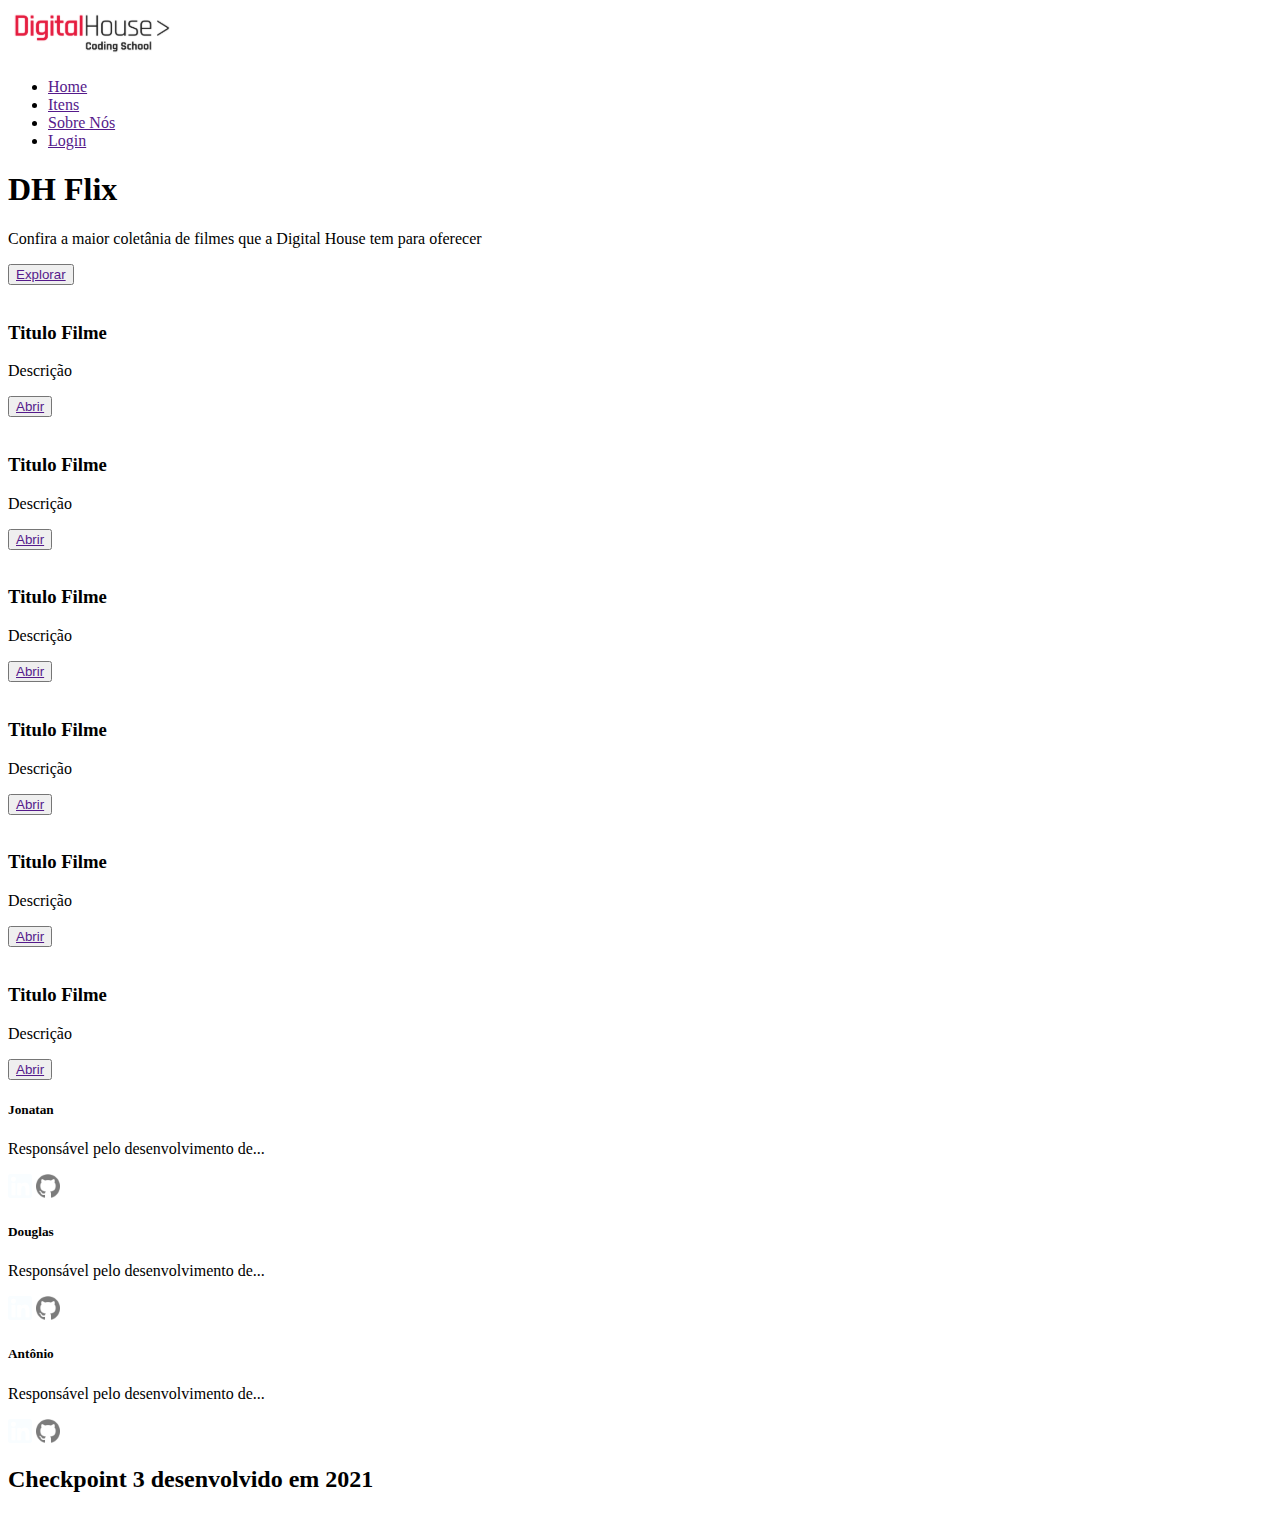
==== index.html @ 1f4eb61d "estrutura html" ====
<!DOCTYPE html>
<html lang="pt-br">
<head>
    <meta charset="UTF-8">
    <meta http-equiv="X-UA-Compatible" content="IE=edge">
    <meta name="viewport" content="width=device-width, initial-scale=1.0">
    <title>Document</title>
</head>
<body>
    
    <header>

        <div class="logo">
            <img src="img/logo_dh.svg" alt="">
        </div>

        <ul class="menu">
            <li><a href="">Home</a></li>
            <li><a href="">Itens</a></li>
            <li><a href="">Sobre Nós</a></li>
            <li><a href="">Login</a></li>
        </ul>

    </header>

    <section class="banner">

        <div class="tituloPrincipal">
            <h1>DH Flix</h1>
        </div>

        <div class="descricao">
            <p>Confira a maior coletânia de filmes que a Digital House tem para oferecer</p>
        </div>

        <button class="explorer">
            <a href="">Explorar</a>
        </button>

    </section>

    <main class="itens">

        <div class="card">
            <img src="" alt="">
            <h3>Titulo Filme</h3>
            <p>Descrição</p>
            <button class="verMais">
                <a href="">Abrir</a>
            </button>
        </div>

        <div class="card">
            <img src="" alt="">
            <h3>Titulo Filme</h3>
            <p>Descrição</p>
            <button class="verMais">
                <a href="">Abrir</a>
            </button>
        </div>

        <div class="card">
            <img src="" alt="">
            <h3>Titulo Filme</h3>
            <p>Descrição</p>
            <button class="verMais">
                <a href="">Abrir</a>
            </button>
        </div>

        <div class="card">
            <img src="" alt="">
            <h3>Titulo Filme</h3>
            <p>Descrição</p>
            <button class="verMais">
                <a href="">Abrir</a>
            </button>
        </div>

        <div class="card">
            <img src="" alt="">
            <h3>Titulo Filme</h3>
            <p>Descrição</p>
            <button class="verMais">
                <a href="">Abrir</a>
            </button>
        </div>

        <div class="card">
            <img src="" alt="">
            <h3>Titulo Filme</h3>
            <p>Descrição</p>
            <button class="verMais">
                <a href="">Abrir</a>
            </button>
        </div>

    </main>

    <footer>

        <div class="cardAluno">
            <h5>Jonatan</h5>
            <p>Responsável pelo desenvolvimento de...</p>
            <img src="img/linkedin.svg" alt="">
            <img src="img/github.svg" alt="">
        </div>

        <div class="cardAluno">
            <h5>Douglas</h5>
            <p>Responsável pelo desenvolvimento de...</p>
            <img src="img/linkedin.svg" alt="">
            <img src="img/github.svg" alt="">
        </div>

        <div class="cardAluno">
            <h5>Antônio</h5>
            <p>Responsável pelo desenvolvimento de...</p>
            <img src="img/linkedin.svg" alt="">
            <img src="img/github.svg" alt="">
        </div>

        <h2>Checkpoint 3 desenvolvido em 2021</h2>

    </footer>

</body>
</html>
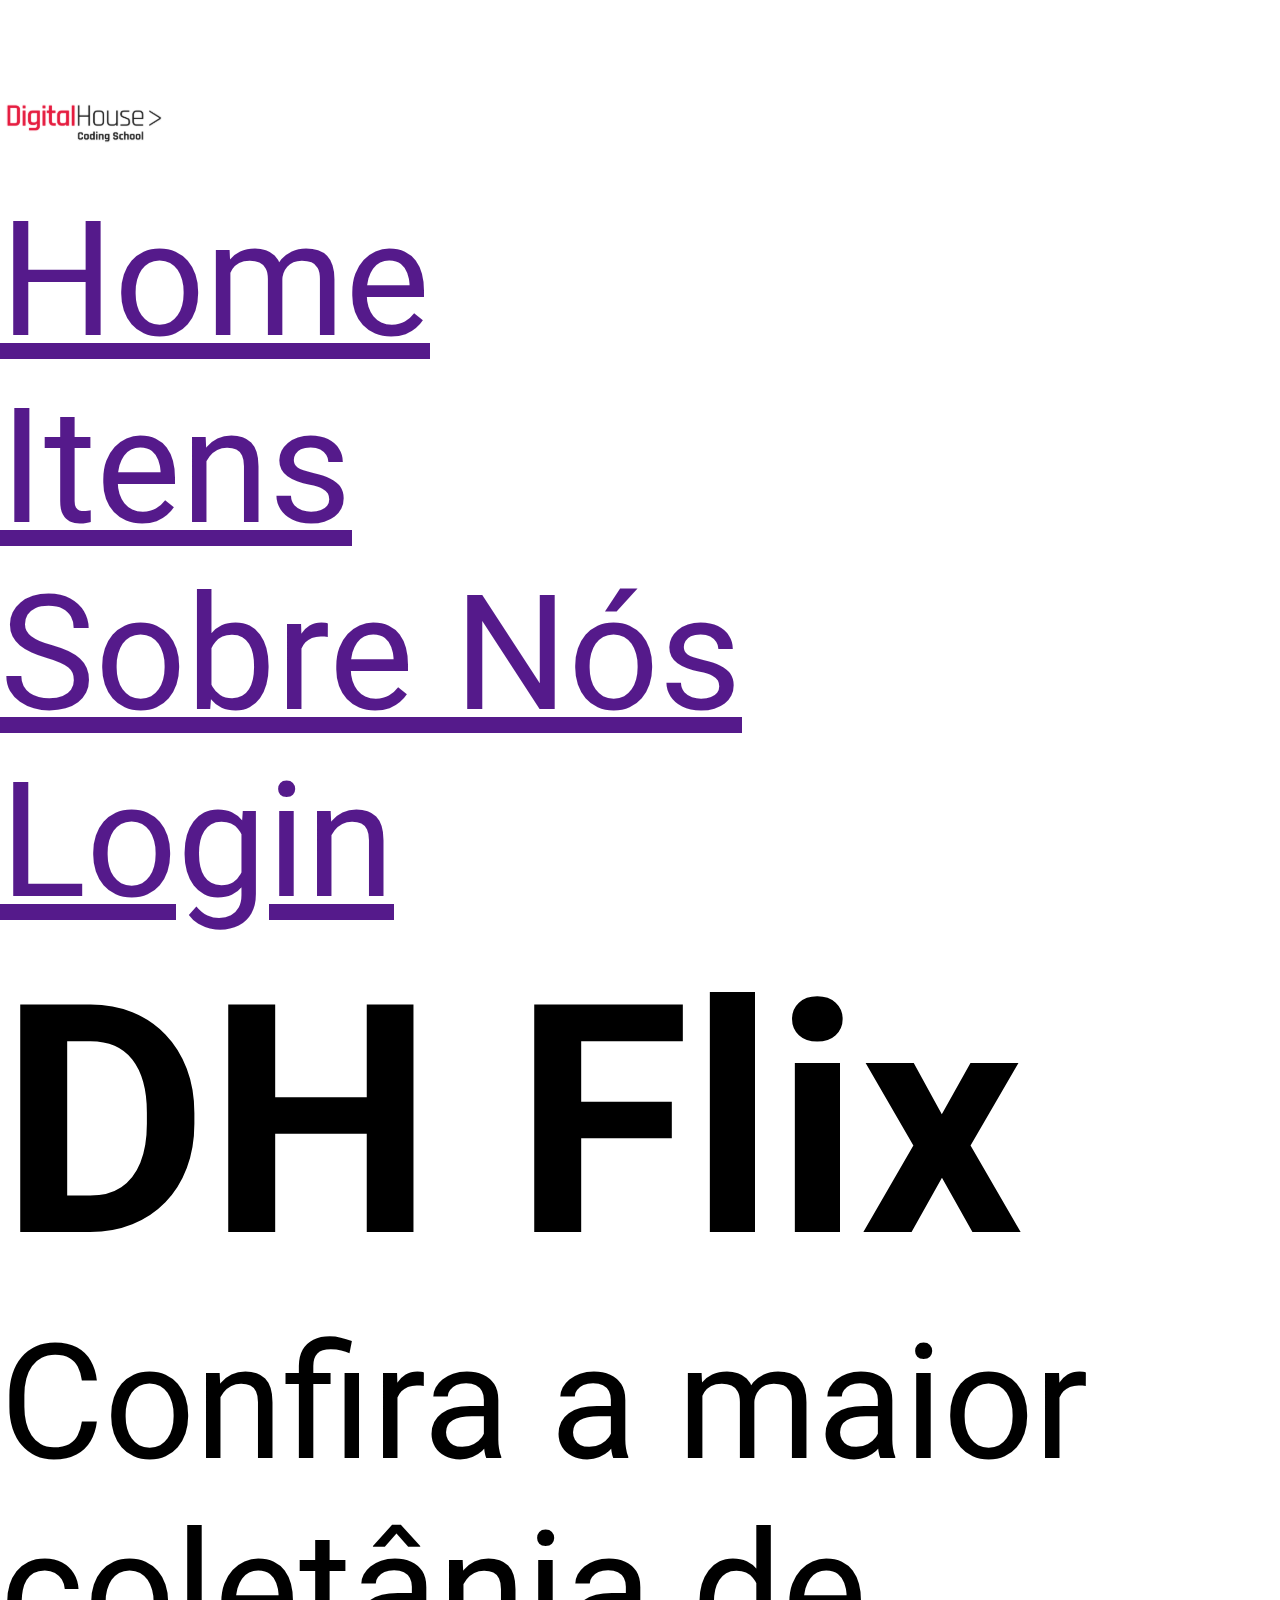
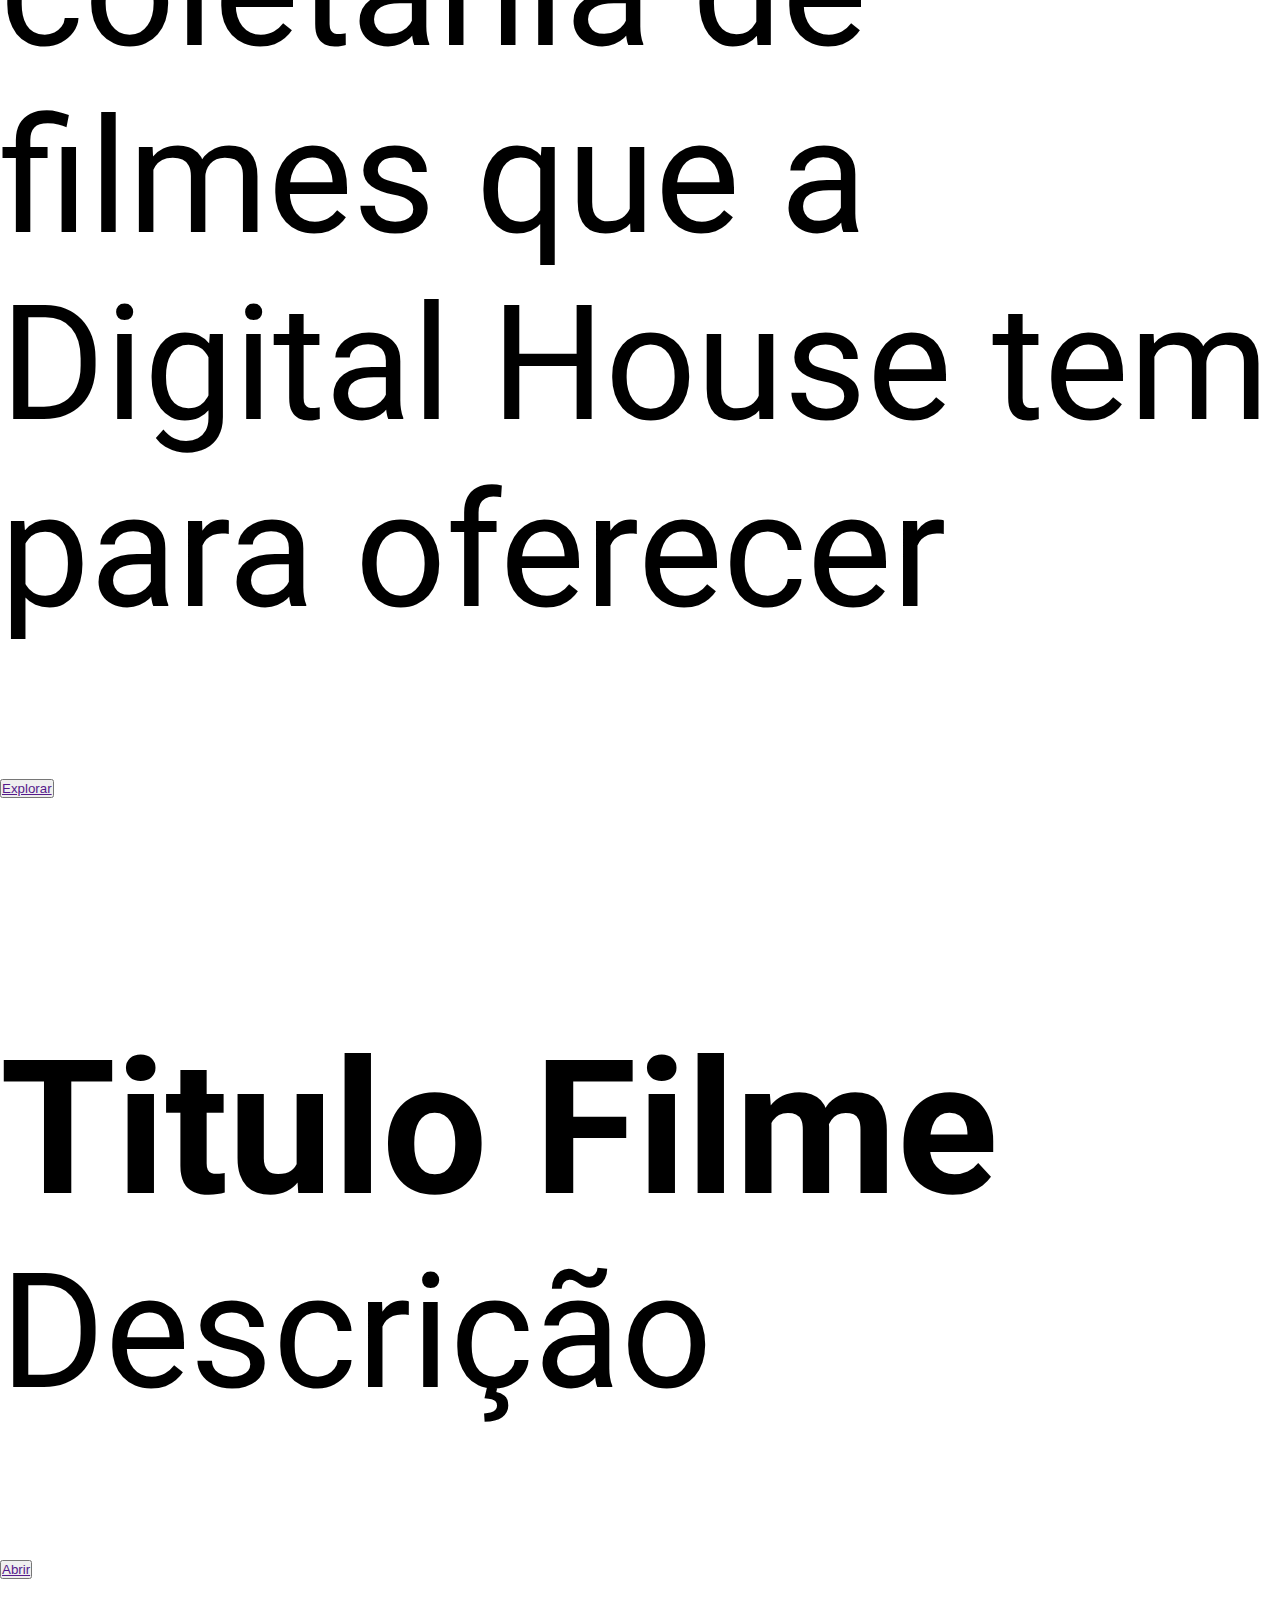
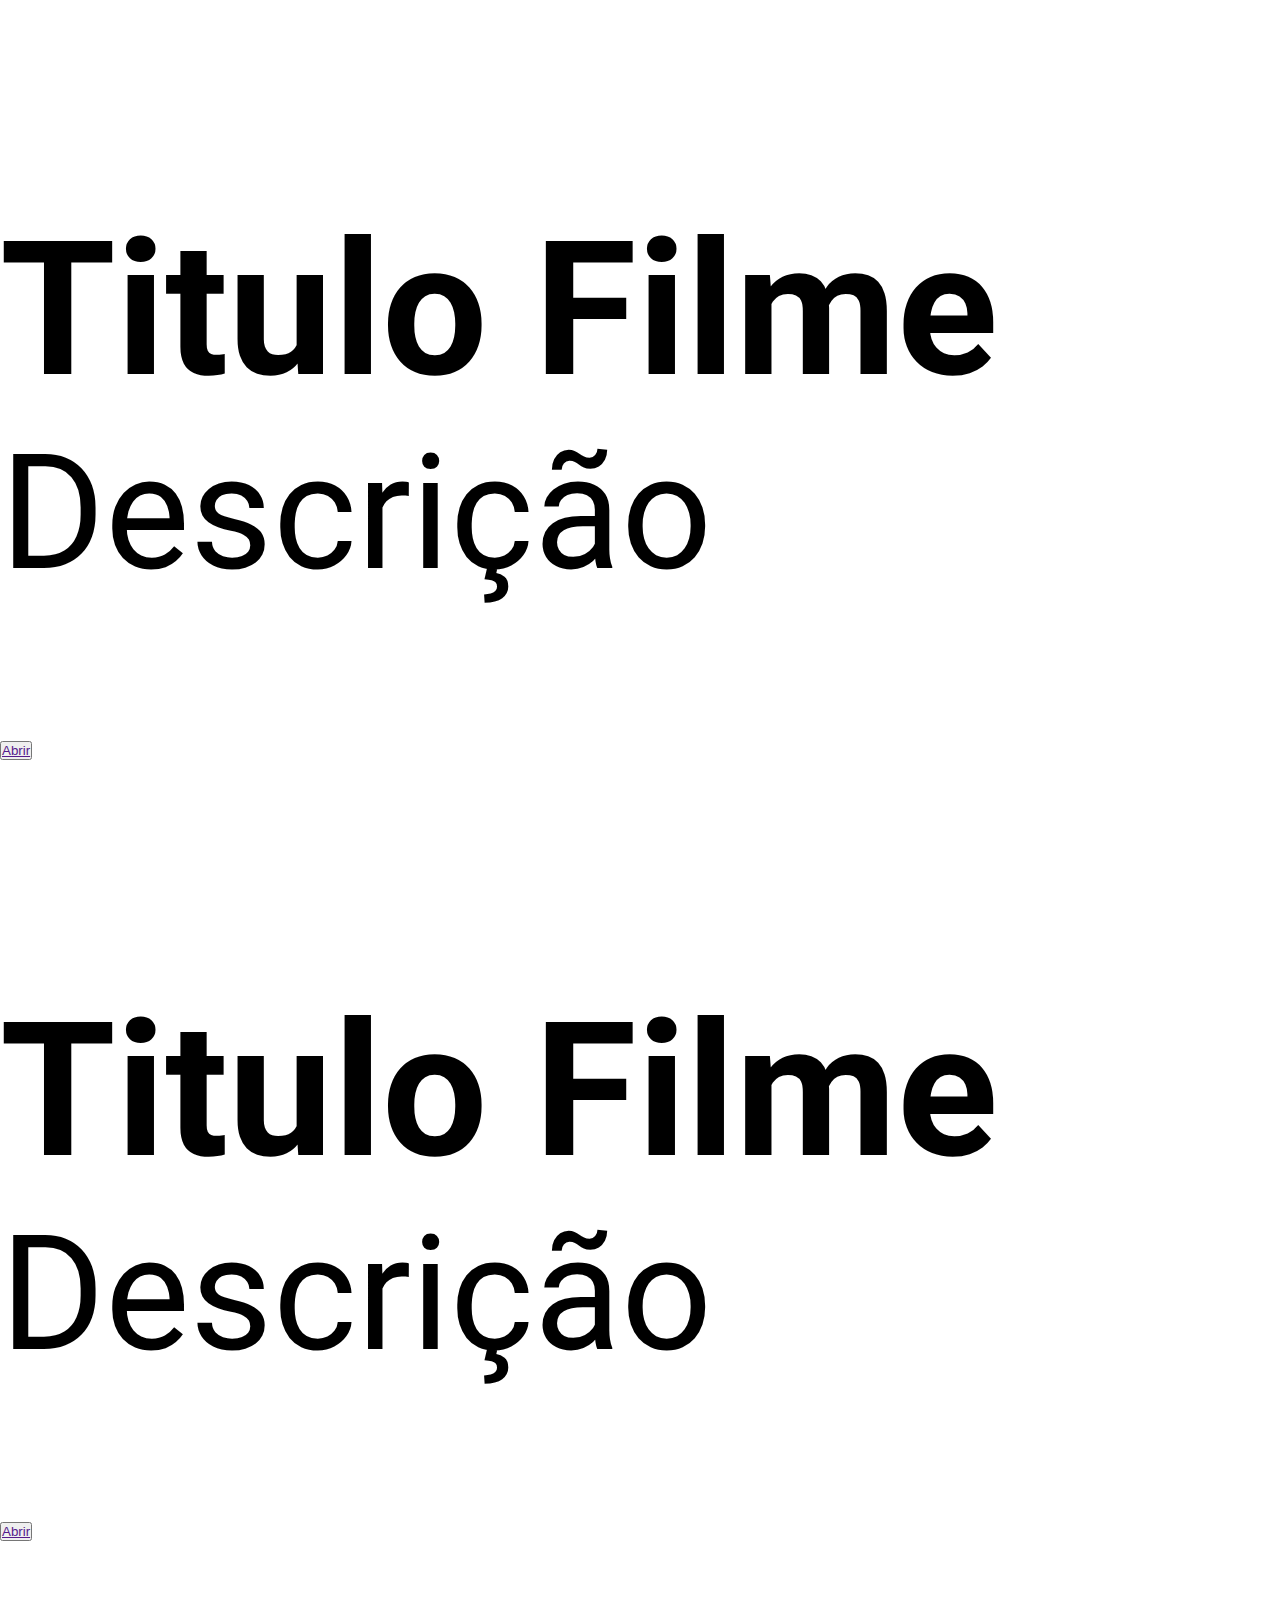
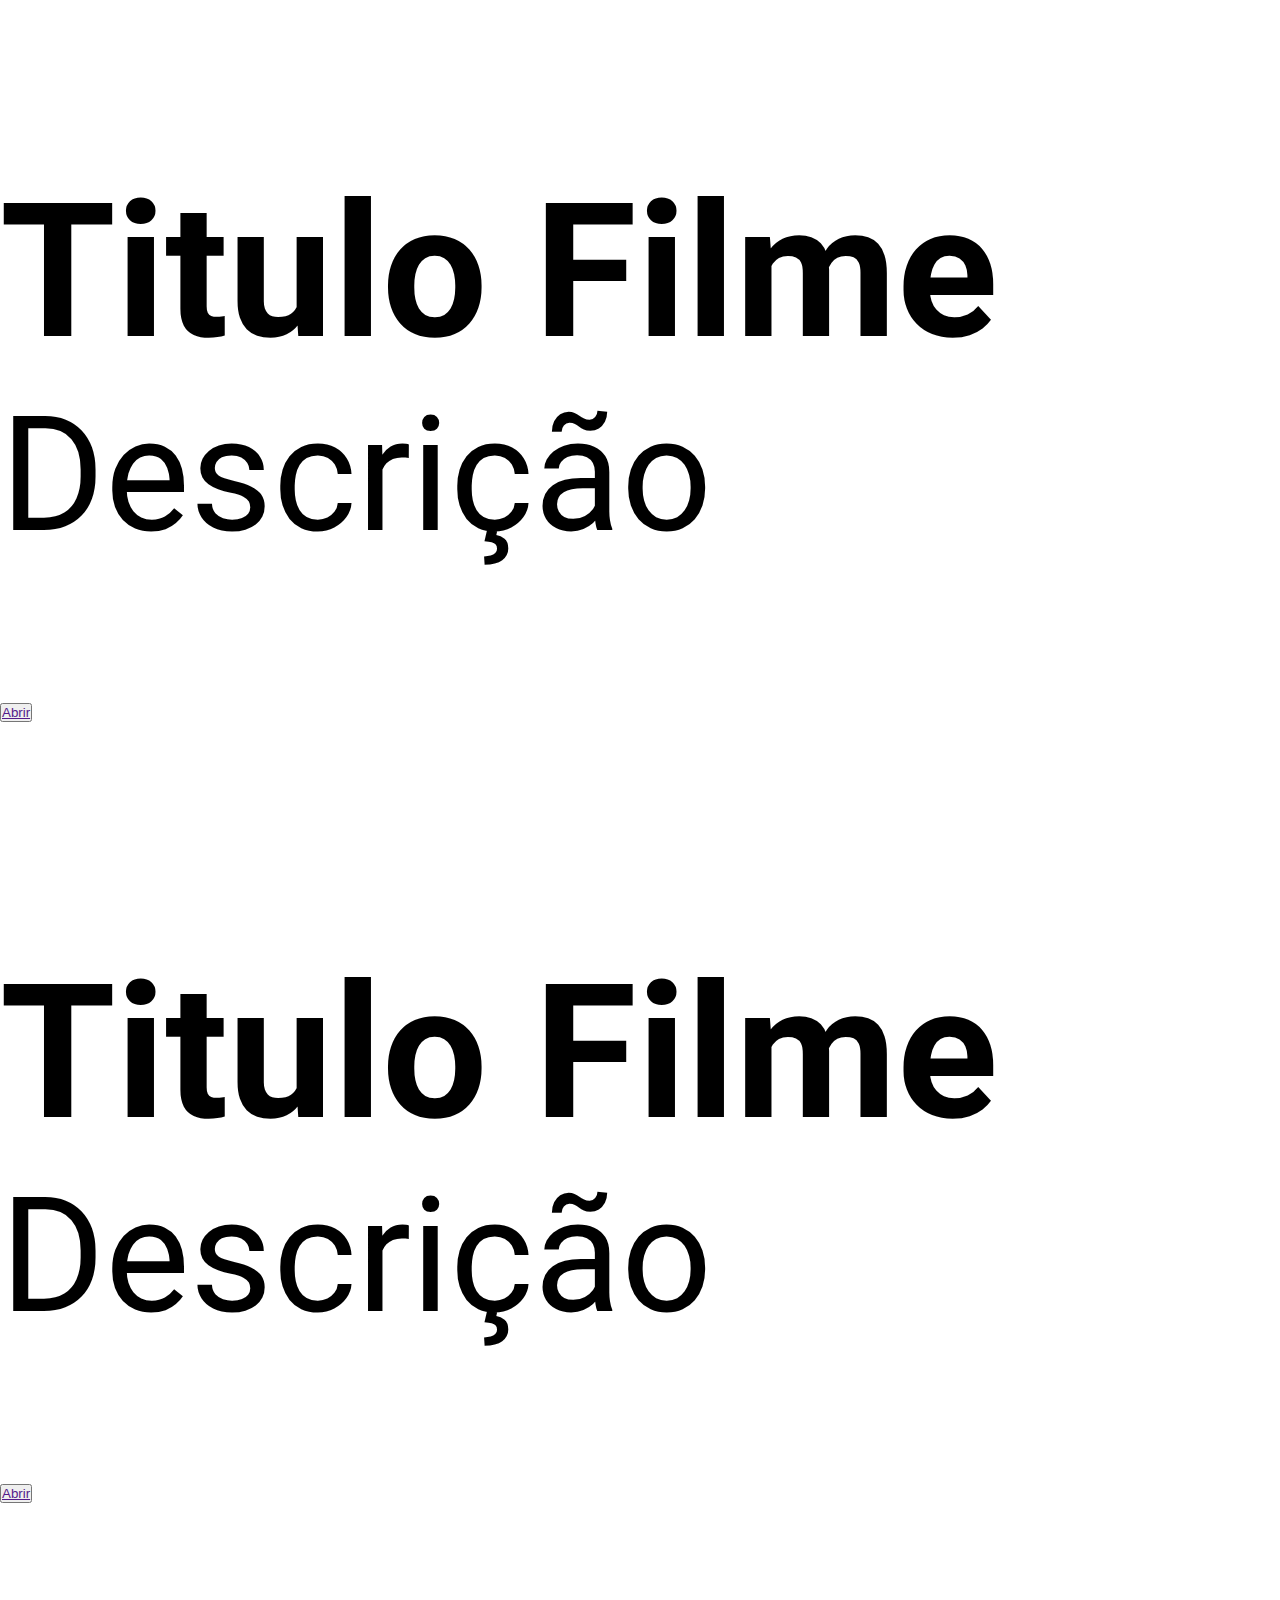
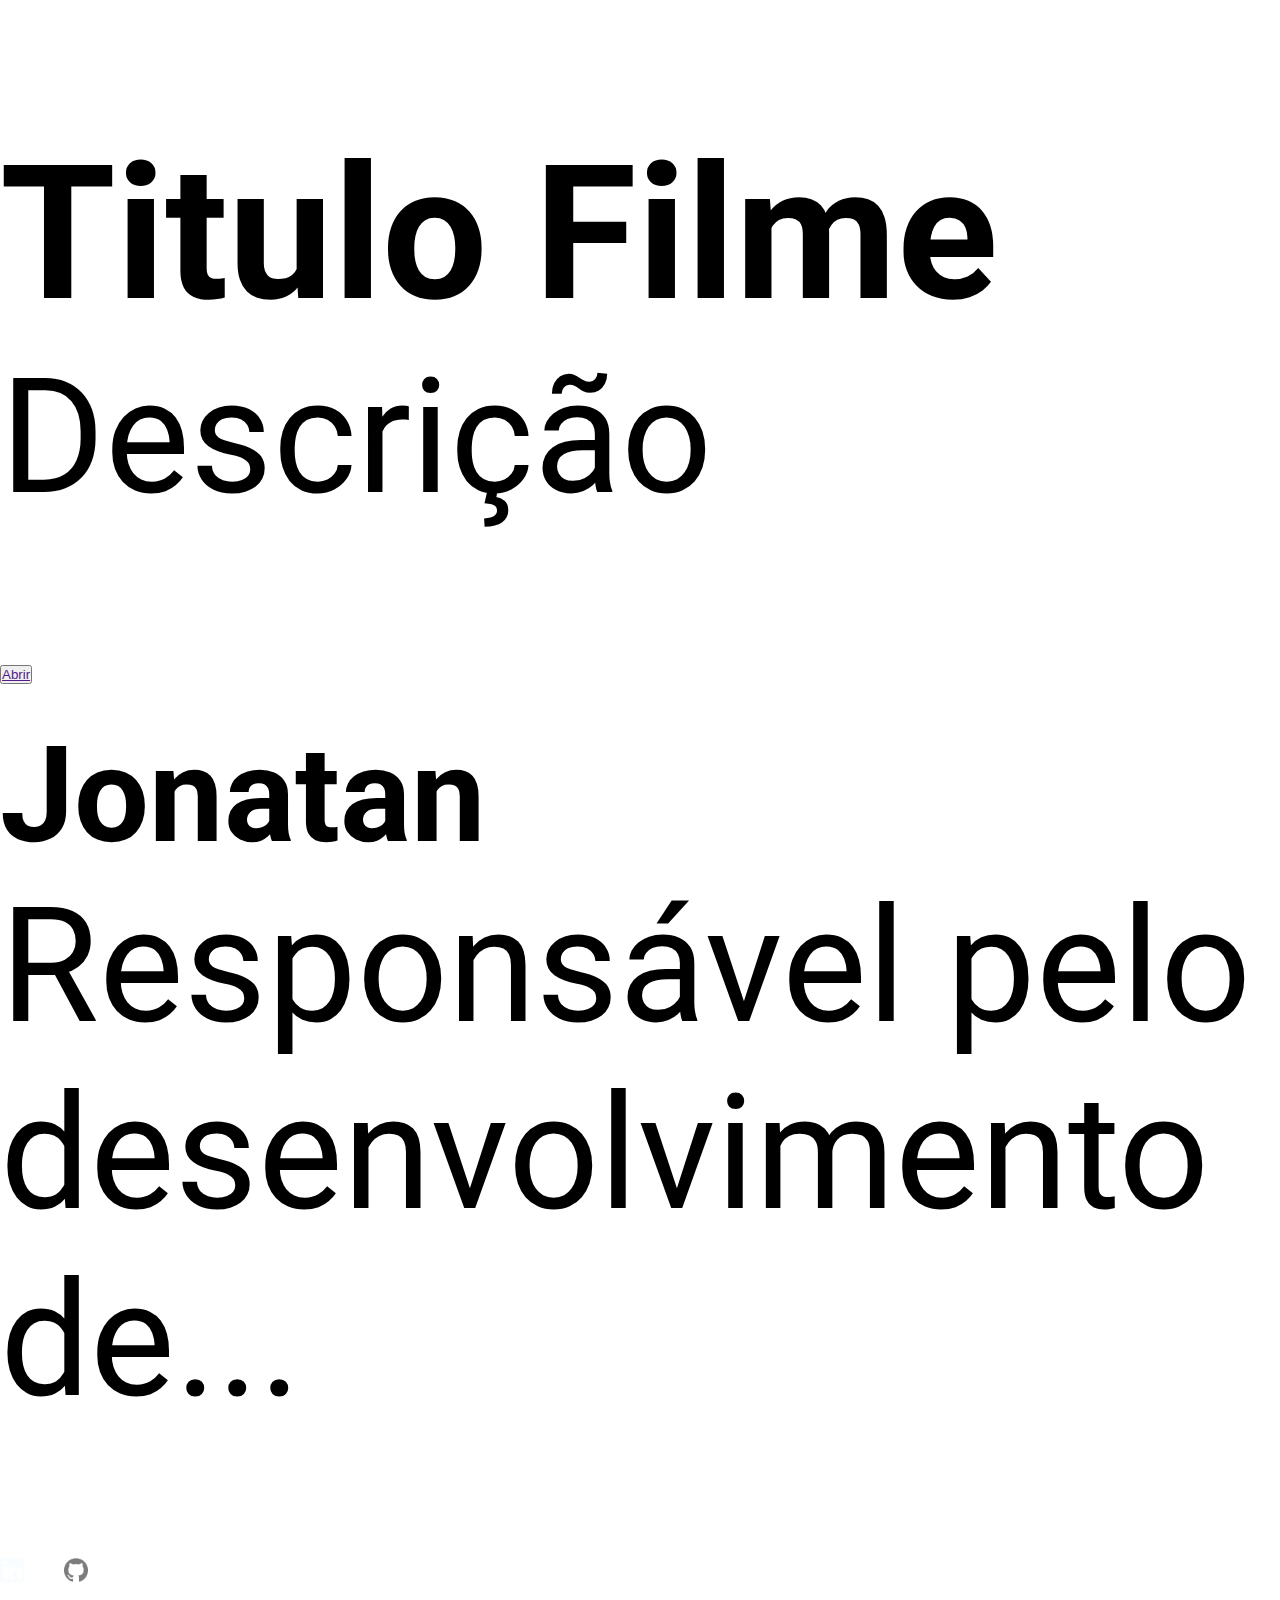
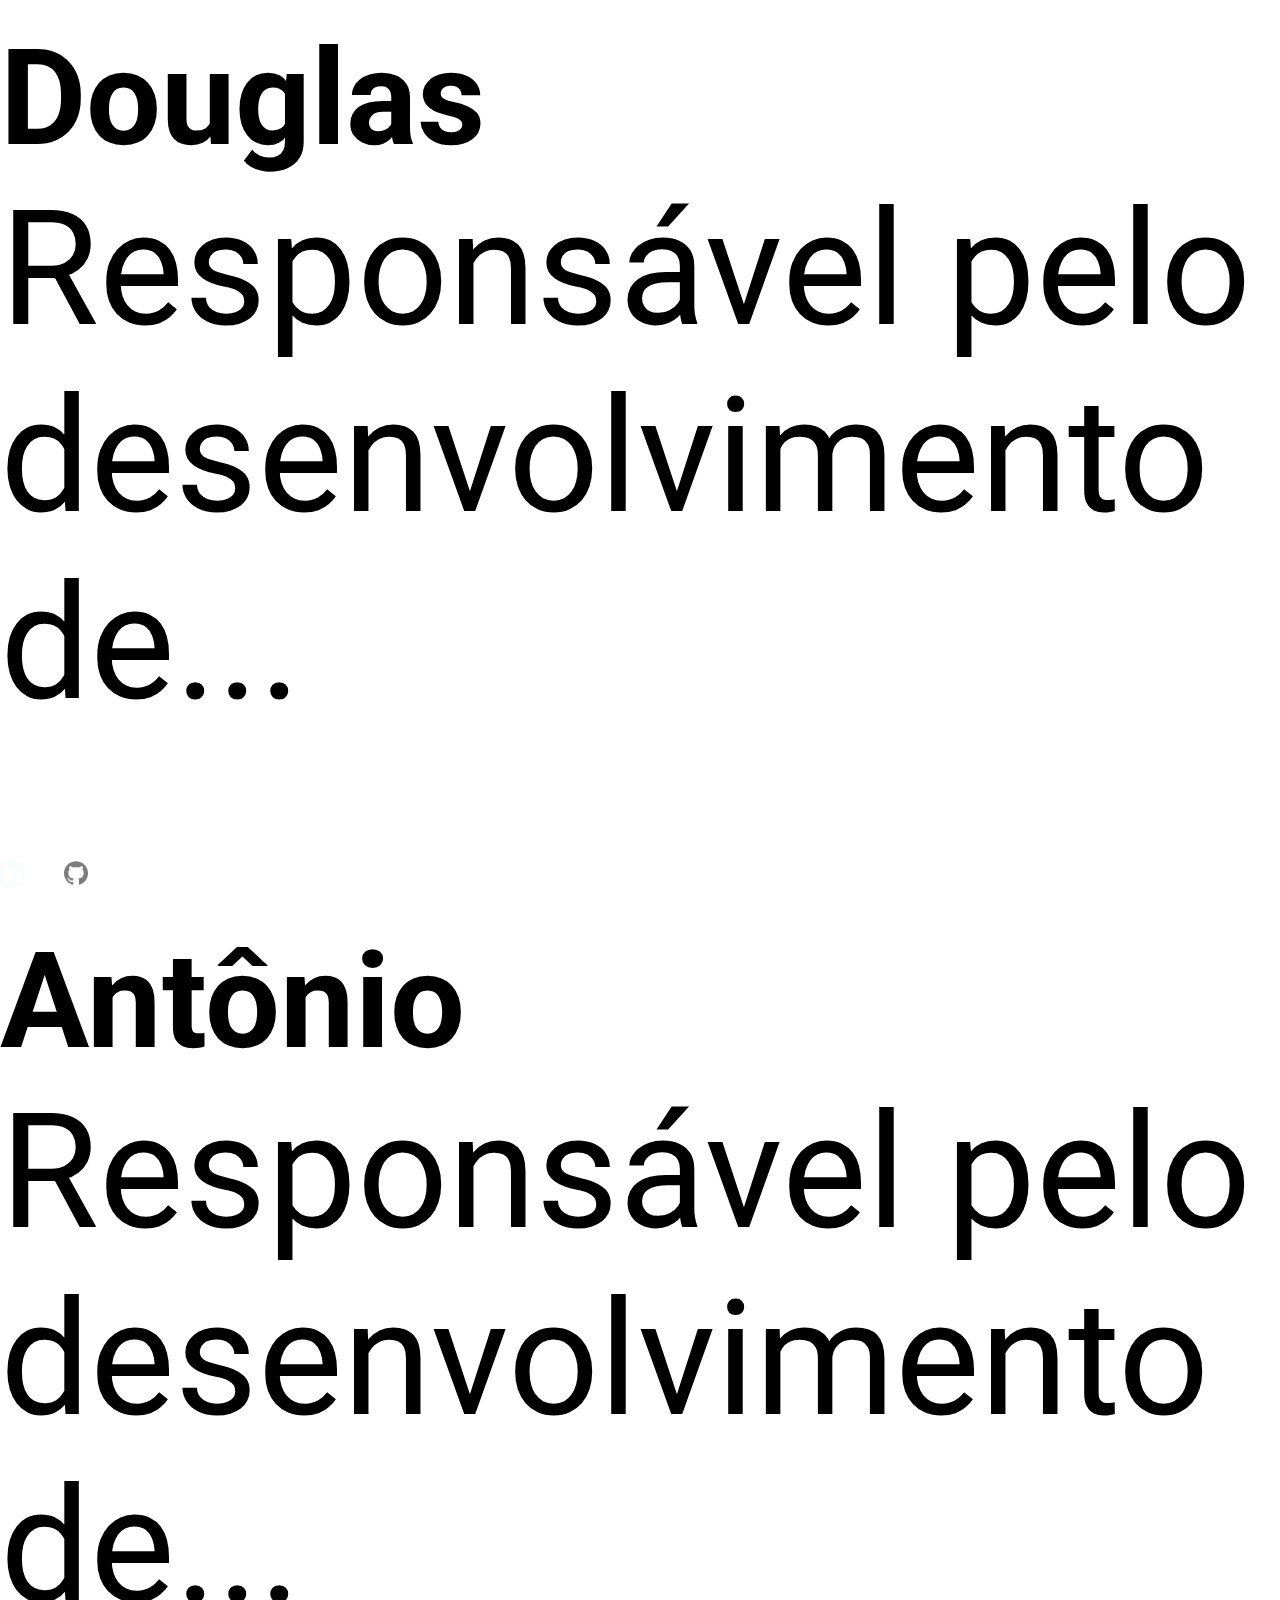
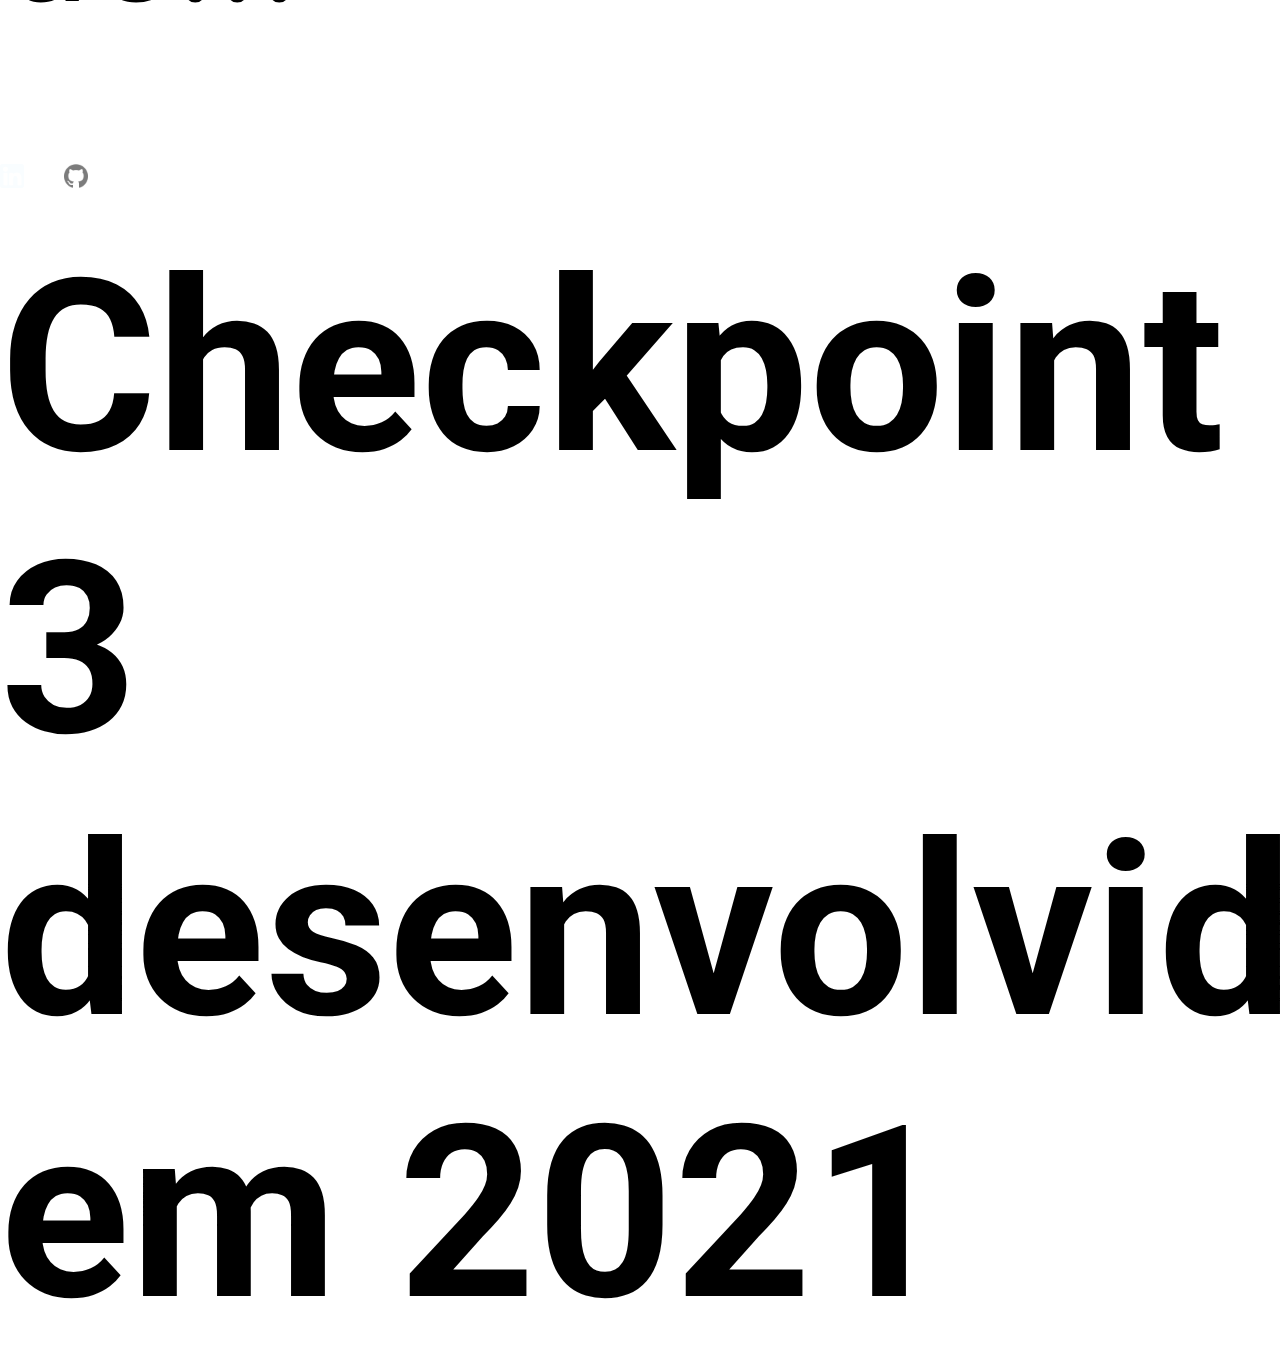
==== commit 643a43ff: "reset css" ====
--- a/index.html
+++ b/index.html
@@ -4,6 +4,7 @@
     <meta charset="UTF-8">
     <meta http-equiv="X-UA-Compatible" content="IE=edge">
     <meta name="viewport" content="width=device-width, initial-scale=1.0">
+    <link rel="stylesheet" href="css/style.css">
     <title>Document</title>
 </head>
 <body>
--- a/css/style.css
+++ b/css/style.css
@@ -0,0 +1,14 @@
+@import url('https://fonts.googleapis.com/css2?family=Roboto:ital,wght@0,400;0,700;1,700&display=swap');
+
+
+* {
+    margin: 0;
+    padding: 0;
+    box-sizing: border-box;
+}
+
+html {
+    font-size: 10rem;
+    font-family: 'Roboto', sans-serif;
+}
+
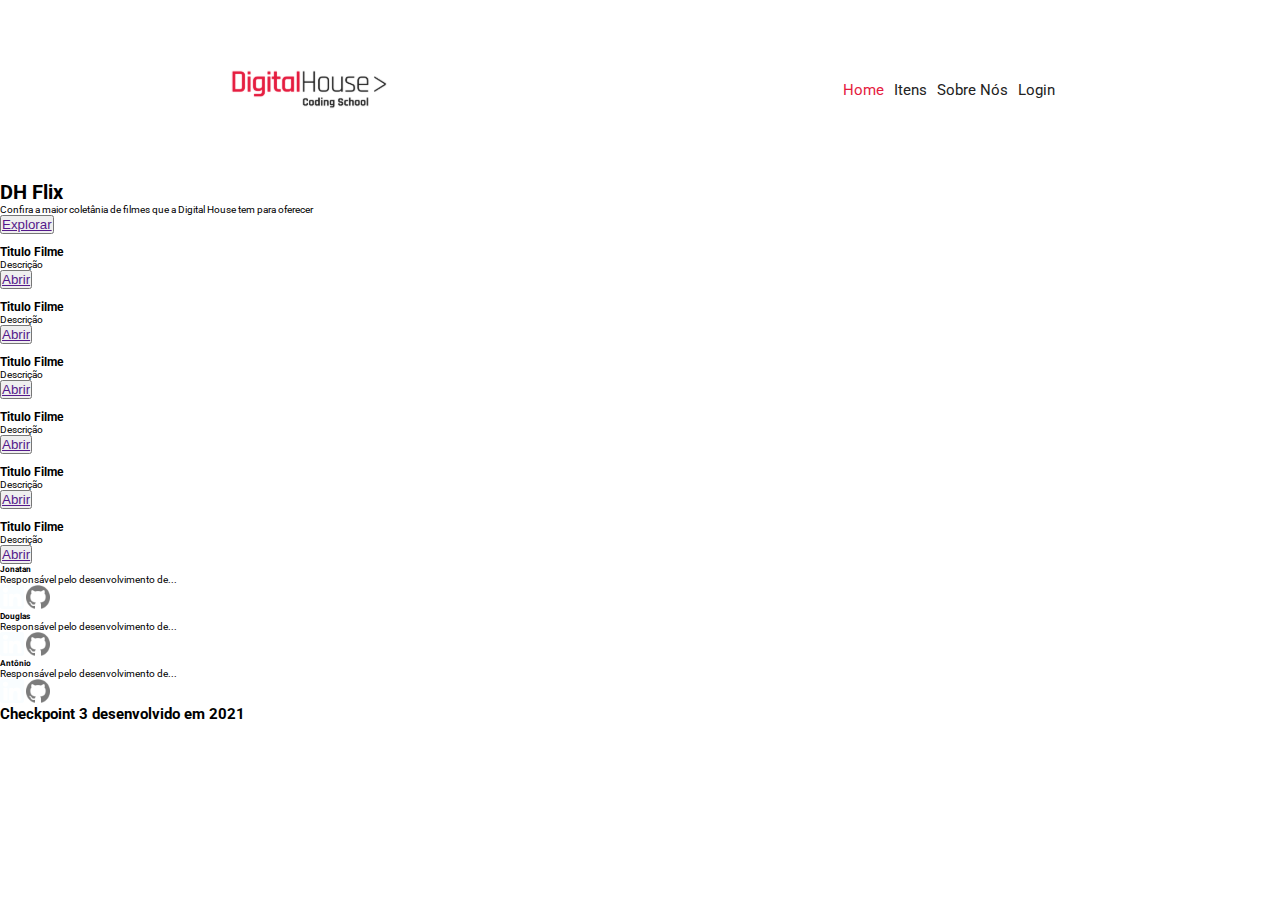
==== commit b1c64131: "header finalizada" ====
--- a/index.html
+++ b/index.html
@@ -16,7 +16,7 @@
         </div>
 
         <ul class="menu">
-            <li><a href="">Home</a></li>
+            <li><a id="colorRed" href="">Home</a></li>
             <li><a href="">Itens</a></li>
             <li><a href="">Sobre Nós</a></li>
             <li><a href="">Login</a></li>
--- a/css/style.css
+++ b/css/style.css
@@ -8,7 +8,48 @@
 }
 
 html {
-    font-size: 10rem;
+    font-size: 10px;
     font-family: 'Roboto', sans-serif;
 }
 
+:root {
+    --colorText: #222222;
+    --colorBackground: #ffffff;
+    --colorHomeMenu: #E51B3E;
+
+}
+
+header {
+    display: flex;
+    justify-content: space-around;
+    background-color: var(--colorBackground); 
+    text-align: center;
+    align-items: center;
+    font-weight: 400;
+    width: 100%;
+    height: 20vh;
+}
+
+
+
+ul.menu {
+    display: flex;
+    gap: 10px;
+    align-items: center;    
+}
+
+#colorRed {
+    color: var(--colorHomeMenu);
+}
+
+ul.menu li {
+    list-style: none;
+    
+}
+
+ul.menu a {
+    text-decoration: none;
+    color: var(--colorText);
+    font-size: 1.5rem;
+}
+
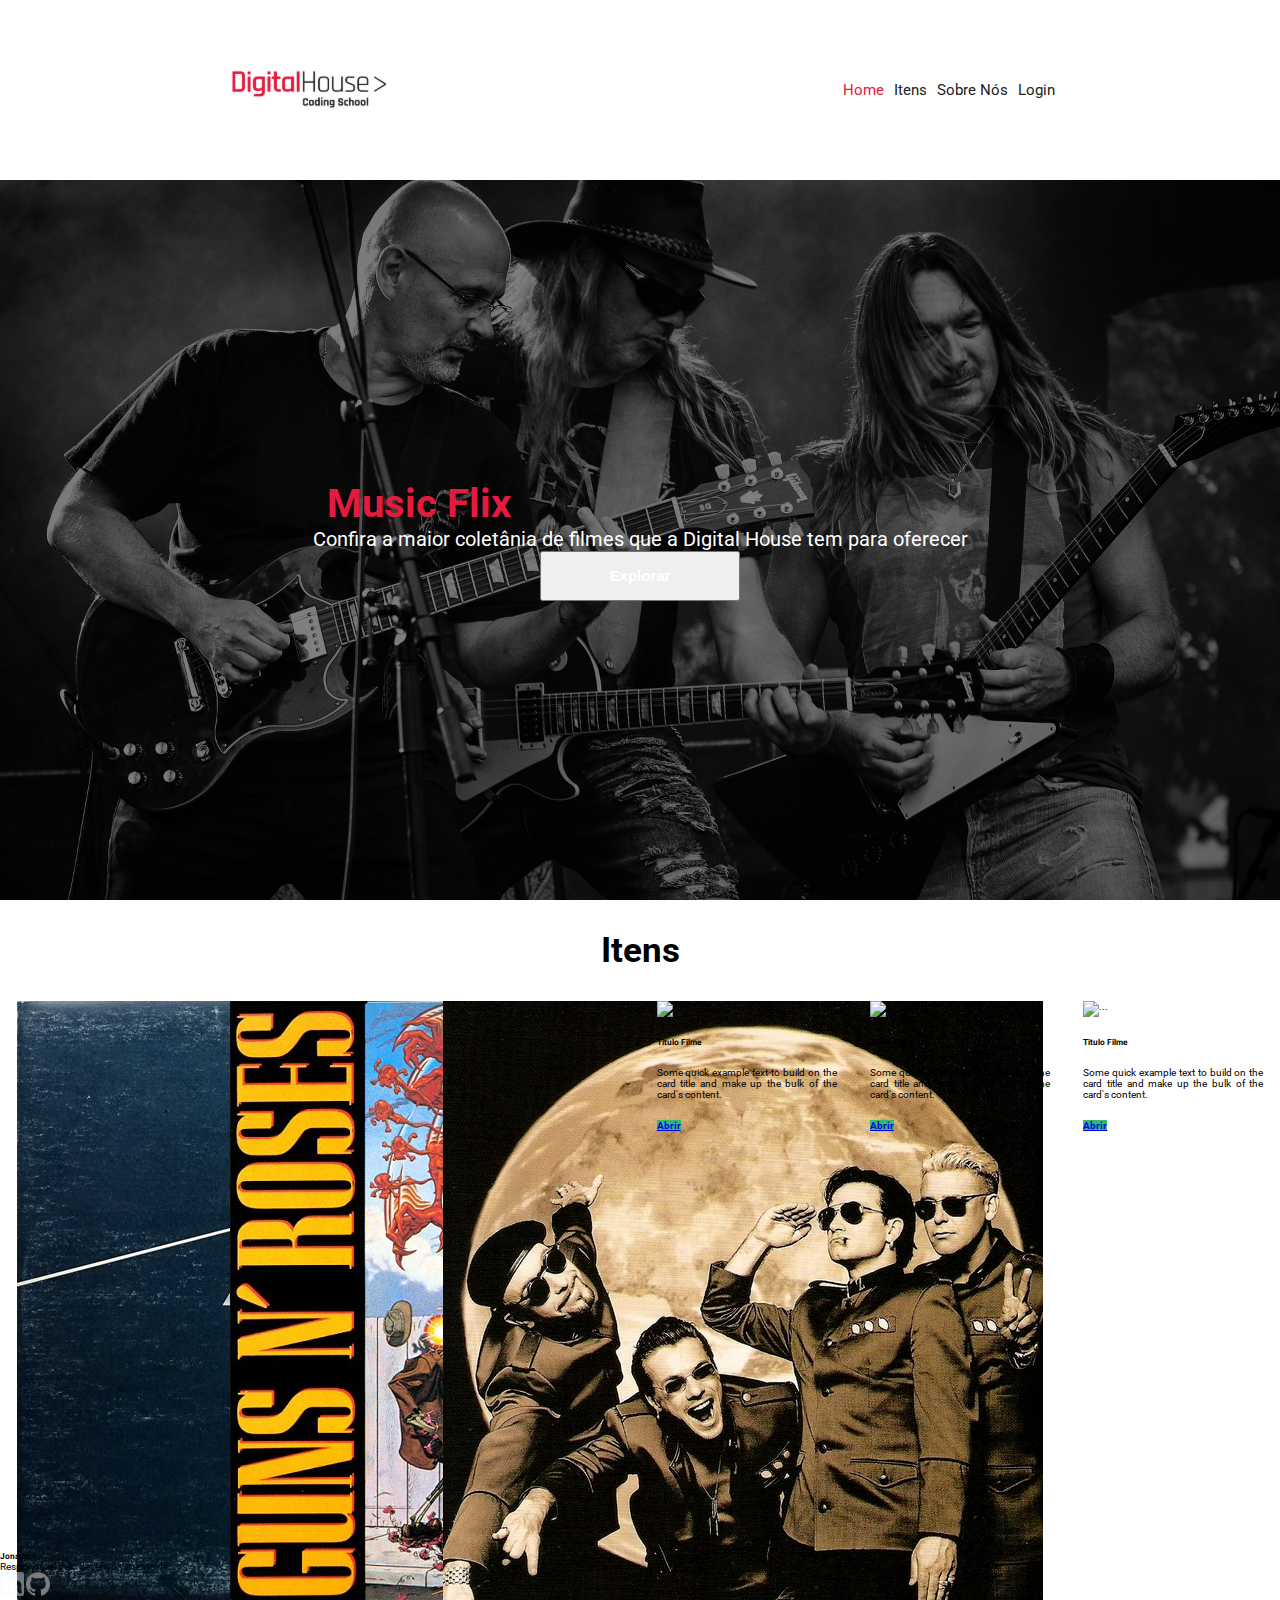
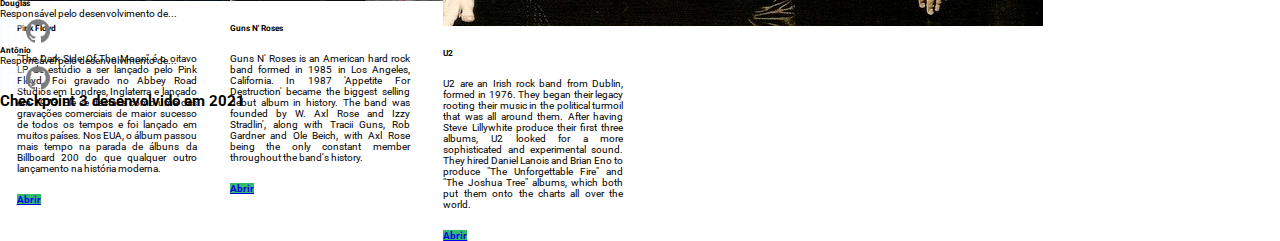
==== commit ffd619db: "botoes e cards" ====
--- a/index.html
+++ b/index.html
@@ -4,6 +4,8 @@
     <meta charset="UTF-8">
     <meta http-equiv="X-UA-Compatible" content="IE=edge">
     <meta name="viewport" content="width=device-width, initial-scale=1.0">
+    <link href="https://cdn.jsdelivr.net/npm/bootstrap@5.0.2/dist/css/bootstrap.min.css" rel="stylesheet" integrity="sha384-EVSTQN3/azprG1Anm3QDgpJLIm9Nao0Yz1ztcQTwFspd3yD65VohhpuuCOmLASjC" crossorigin="anonymous">
+    <script src="https://cdn.jsdelivr.net/npm/bootstrap@5.0.2/dist/js/bootstrap.bundle.min.js" integrity="sha384-MrcW6ZMFYlzcLA8Nl+NtUVF0sA7MsXsP1UyJoMp4YLEuNSfAP+JcXn/tWtIaxVXM" crossorigin="anonymous"></script>
     <link rel="stylesheet" href="css/style.css">
     <title>Document</title>
 </head>
@@ -27,75 +29,77 @@
     <section class="banner">
 
         <div class="tituloPrincipal">
-            <h1>DH Flix</h1>
+            <h1>Music Flix</h1>
         </div>
 
         <div class="descricao">
             <p>Confira a maior coletânia de filmes que a Digital House tem para oferecer</p>
         </div>
 
-        <button class="explorer">
-            <a href="">Explorar</a>
-        </button>
+        <button type="button" class="btn-explorer btn btn-outline-success">Explorar</button>
+
 
     </section>
 
+
+    <h1 id="tituloCards">Itens</h1>
+
     <main class="itens">
 
-        <div class="card">
-            <img src="" alt="">
-            <h3>Titulo Filme</h3>
-            <p>Descrição</p>
-            <button class="verMais">
-                <a href="">Abrir</a>
-            </button>
-        </div>
+        <div class="card" style="width: 18rem;">
+            <img src="img/pink-floyd.jpg" class="card-img-top" alt="...">  
+            <div class="card-body">
+              <h5 class="card-title">Pink Floyd</h5>
+              <p class="card-text">"The Dark Side Of The Moon" é o oitavo LP de estúdio a ser lançado pelo Pink Floyd. Foi gravado no Abbey Road Studios em Londres, Inglaterra e lançado em 1973. Ele se destaca como uma das gravações comerciais de maior sucesso de todos os tempos e foi lançado em muitos países. Nos EUA, o álbum passou mais tempo na parada de álbuns da Billboard 200 do que qualquer outro lançamento na história moderna.</p>
+              <a href="#" class="btn-card btn btn-primary">Abrir</a>
+            </div>
+          </div>
+        <div class="card" style="width: 18rem;">
+            <img src="img/guns-n-roses.jpg" class="card-img-top" alt="...">
+            <div class="card-body">
+              <h5 class="card-title">Guns N' Roses</h5>
+              <p class="card-text">
+                Guns N' Roses is an American hard rock band formed in 1985 in Los Angeles, California. In 1987 'Appetite For Destruction' became the biggest selling debut album in history.
+                The band was founded by W. Axl Rose and Izzy Stradlin', along with Tracii Guns, Rob Gardner and Ole Beich, with Axl Rose being the only constant member throughout the band's history.</p>
+              <a href="#" class="btn-card btn btn-primary">Abrir</a>
+            </div>
+          </div>
+        <div class="card" style="width: 18rem;">
+            <img src="img/u2.jpg" class="card-img-top" alt="...">
+            <div class="card-body">
+              <h5 class="card-title">U2</h5>
+              <p class="card-text">
+                U2 are an Irish rock band from Dublin, formed in 1976. They began their legacy rooting their music in the political turmoil that was all around them.
+                After having Steve Lillywhite produce their first three albums, U2 looked for a more sophisticated and experimental sound. They hired Daniel Lanois and Brian Eno to produce "The Unforgettable Fire" and "The Joshua Tree" albums, which both put them onto the charts all over the world.</p>
+              <a href="#" class="btn-card btn btn-primary">Abrir</a>
+            </div>
+          </div>
+        <div class="card" style="width: 18rem;">
+            <img src="..." class="card-img-top" alt="...">
+            <div class="card-body">
+              <h5 class="card-title">Titulo Filme</h5>
+              <p class="card-text">Some quick example text to build on the card title and make up the bulk of the card's content.</p>
+              <a href="#" class="btn-card btn btn-primary">Abrir</a>
+            </div>
+          </div>
+        <div class="card" style="width: 18rem;">
+            <img src="..." class="card-img-top" alt="...">
+            <div class="card-body">
+              <h5 class="card-title">Titulo Filme</h5>
+              <p class="card-text">Some quick example text to build on the card title and make up the bulk of the card's content.</p>
+              <a href="#" class="btn-card btn btn-primary">Abrir</a>
+            </div>
+          </div>
+        <div class="card" style="width: 18rem;">
+            <img src="..." class="card-img-top" alt="...">
+            <div class="card-body">
+              <h5 class="card-title">Titulo Filme</h5>
+              <p class="card-text">Some quick example text to build on the card title and make up the bulk of the card's content.</p>
+              <a href="#" class="btn-card btn btn-primary">Abrir</a>
+            </div>
+          </div>
 
-        <div class="card">
-            <img src="" alt="">
-            <h3>Titulo Filme</h3>
-            <p>Descrição</p>
-            <button class="verMais">
-                <a href="">Abrir</a>
-            </button>
-        </div>
-
-        <div class="card">
-            <img src="" alt="">
-            <h3>Titulo Filme</h3>
-            <p>Descrição</p>
-            <button class="verMais">
-                <a href="">Abrir</a>
-            </button>
-        </div>
-
-        <div class="card">
-            <img src="" alt="">
-            <h3>Titulo Filme</h3>
-            <p>Descrição</p>
-            <button class="verMais">
-                <a href="">Abrir</a>
-            </button>
-        </div>
-
-        <div class="card">
-            <img src="" alt="">
-            <h3>Titulo Filme</h3>
-            <p>Descrição</p>
-            <button class="verMais">
-                <a href="">Abrir</a>
-            </button>
-        </div>
-
-        <div class="card">
-            <img src="" alt="">
-            <h3>Titulo Filme</h3>
-            <p>Descrição</p>
-            <button class="verMais">
-                <a href="">Abrir</a>
-            </button>
-        </div>
-
+        
     </main>
 
     <footer>
--- a/css/style.css
+++ b/css/style.css
@@ -1,55 +1,127 @@
-@import url('https://fonts.googleapis.com/css2?family=Roboto:ital,wght@0,400;0,700;1,700&display=swap');
-
+@import url("https://fonts.googleapis.com/css2?family=Roboto:ital,wght@0,400;0,700;1,700&display=swap");
 
 * {
-    margin: 0;
-    padding: 0;
-    box-sizing: border-box;
+  margin: 0;
+  padding: 0;
+  box-sizing: border-box;
 }
 
 html {
-    font-size: 10px;
-    font-family: 'Roboto', sans-serif;
+  font-size: 10px;
+  font-family: "Roboto", sans-serif;
 }
 
 :root {
-    --colorText: #222222;
-    --colorBackground: #ffffff;
-    --colorHomeMenu: #E51B3E;
-
+  --colorText: #222222;
+  --colorBackground: #ffffff;
+  --colorHomeMenu: #e51b3e;
+  --colorDestaque: #000000;
+  --colorBtnCard: #33BB69;
 }
 
 header {
-    display: flex;
-    justify-content: space-around;
-    background-color: var(--colorBackground); 
-    text-align: center;
-    align-items: center;
-    font-weight: 400;
-    width: 100%;
-    height: 20vh;
+  display: flex;
+  justify-content: space-around;
+  background-color: var(--colorBackground);
+  text-align: center;
+  align-items: center;
+  font-weight: 400;
+  width: 100%;
+  height: 20vh;
 }
 
-
-
 ul.menu {
-    display: flex;
-    gap: 10px;
-    align-items: center;    
+  display: flex;
+  gap: 10px;
+  align-items: center;
 }
 
 #colorRed {
-    color: var(--colorHomeMenu);
+  color: var(--colorHomeMenu);
 }
 
 ul.menu li {
-    list-style: none;
-    
+  list-style: none;
 }
 
 ul.menu a {
-    text-decoration: none;
-    color: var(--colorText);
+  text-decoration: none;
+  color: var(--colorText);
+  font-size: 1.5rem;
+}
+
+section.banner {
+  background: linear-gradient(rgba(0, 0, 0, 0.5), rgba(0, 0, 0, 0.5) 100%),
+    url(../img/background.jpg) no-repeat;
+  background-size: cover;
+  width: 100%;
+  height: 80vh;
+  display: flex;
+  flex-direction: column;
+  align-items: center;
+  justify-content: center;
+  font-size: 2rem;
+}
+
+.btn-explorer {
+    width: 200px;
+    height: 50px;
+    color: var(--colorBackground);
+    font-weight: bold;
     font-size: 1.5rem;
 }
 
+div.tituloPrincipal {
+  color: var(--colorHomeMenu);
+  align-items: flex-start;
+  margin-left: -34.5%;
+}
+
+section.banner p {
+  color: #ffffff;
+}
+
+#tituloCards {
+  text-align: center;
+  color: var(--colorDestaque);
+  font-weight: bold;
+  font-size: 3.5rem;
+  margin-top: 30px;
+}
+
+main.itens {
+  display: flex;
+  flex-wrap: wrap;
+  flex-direction: row;
+  justify-content: space-around;
+  width: 100%;
+  margin-top: 30px;
+}
+
+.card {
+  border-radius: 15px;
+  width: 380px;
+  height: 550px;
+}
+
+.card-title {
+  text-align: left;
+  margin-top: 20px;
+  margin-bottom: 20px;
+}
+
+.card-text {
+  text-align: justify;
+  margin-top: 20px;
+  margin-bottom: 20px;
+}
+
+.btn-card {
+   width: 150px;
+   height: 30px;
+   background-color: var(--colorBtnCard);
+   font-weight: bold;
+   border: none;
+   margin-left: auto;
+   margin-right: auto;
+}
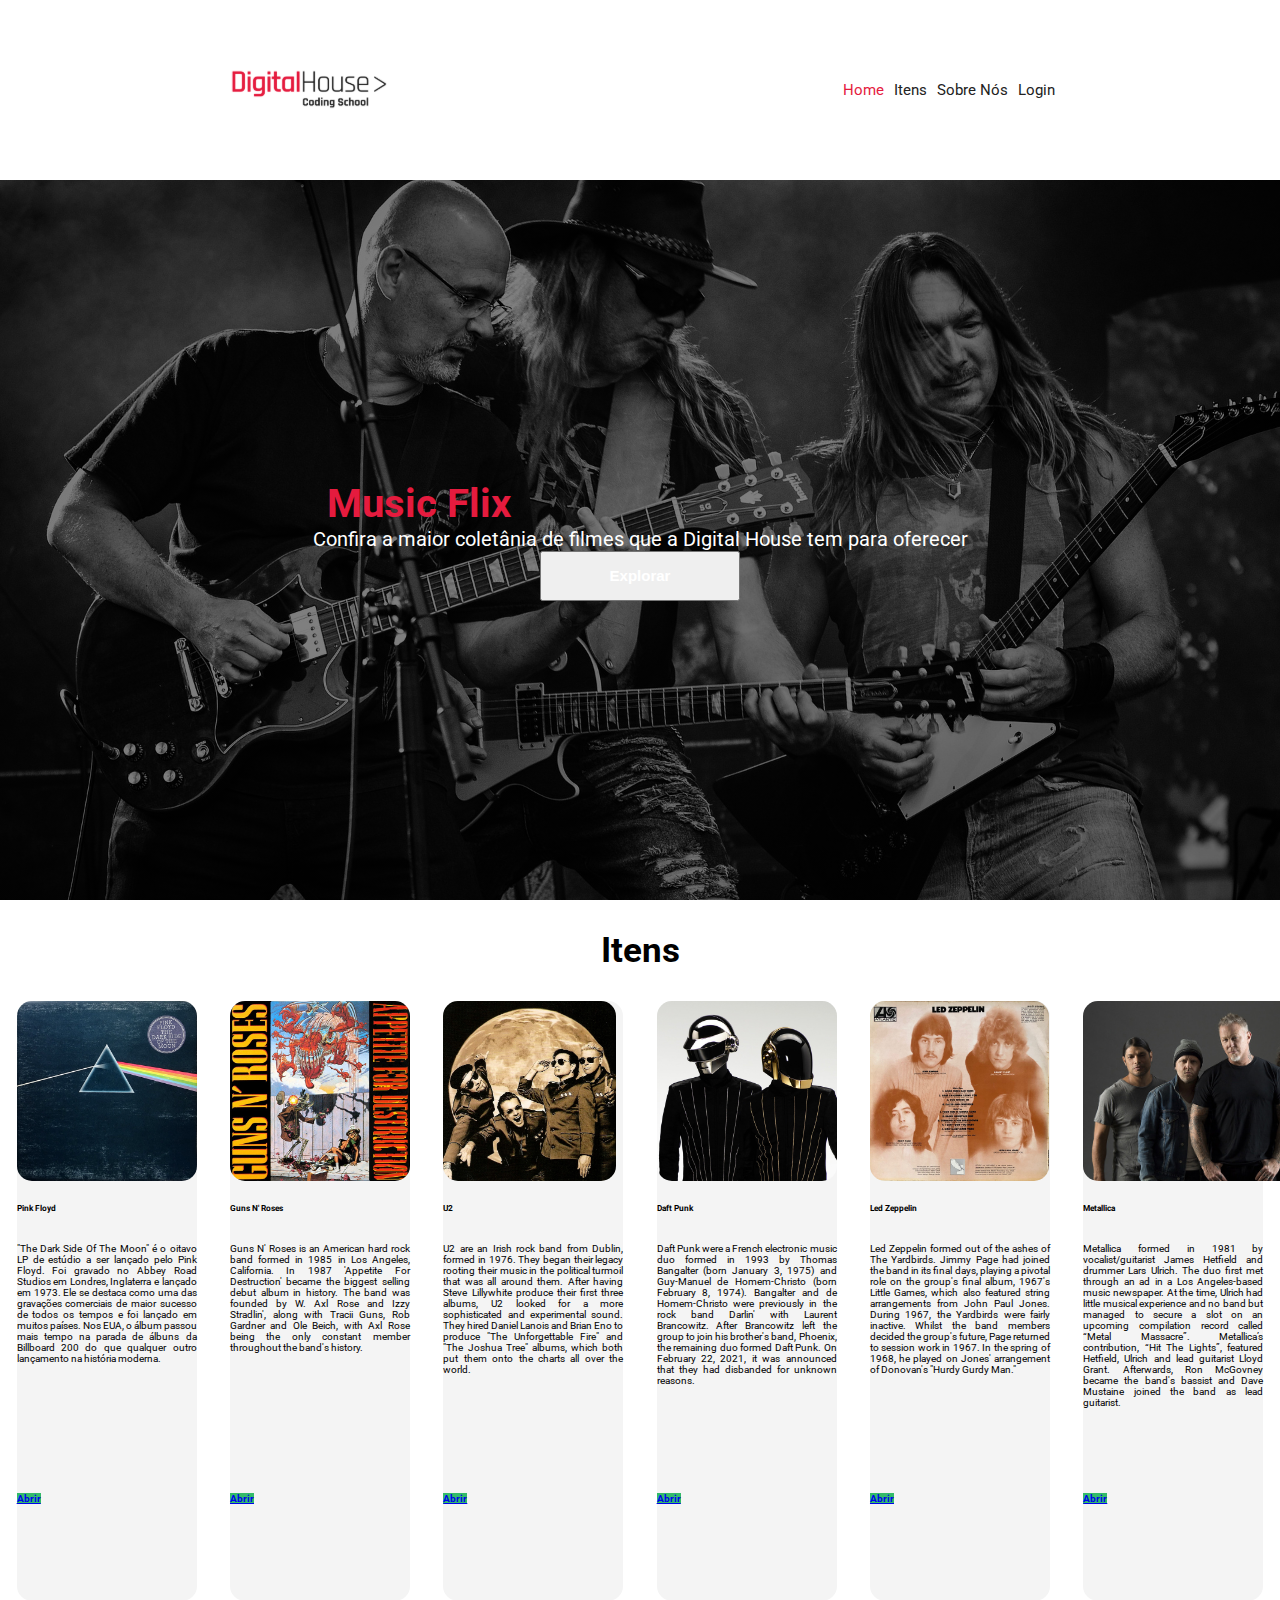
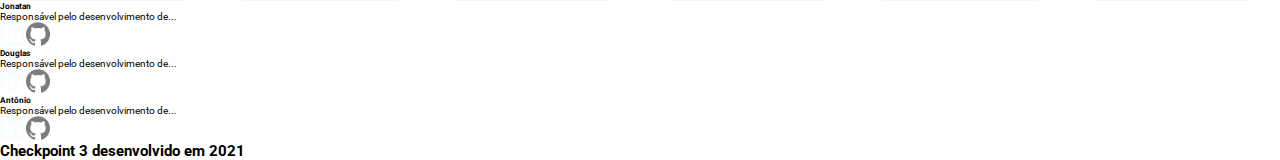
==== commit b0e65eb5: "ajuste cards" ====
--- a/index.html
+++ b/index.html
@@ -75,26 +75,28 @@
             </div>
           </div>
         <div class="card" style="width: 18rem;">
-            <img src="..." class="card-img-top" alt="...">
+            <img src="img/daft-punk.jpg" class="card-img-top" alt="...">
             <div class="card-body">
-              <h5 class="card-title">Titulo Filme</h5>
-              <p class="card-text">Some quick example text to build on the card title and make up the bulk of the card's content.</p>
+              <h5 class="card-title">Daft Punk</h5>
+              <p class="card-text">
+                Daft Punk were a French electronic music duo formed in 1993 by Thomas Bangalter (born January 3, 1975) and Guy-Manuel de Homem-Christo (born February 8, 1974). Bangalter and de Homem-Christo were previously in the rock band Darlin' with Laurent Brancowitz. After Brancowitz left the group to join his brother's band, Phoenix, the remaining duo formed Daft Punk. On February 22, 2021, it was announced that they had disbanded for unknown reasons.</p>
               <a href="#" class="btn-card btn btn-primary">Abrir</a>
             </div>
           </div>
         <div class="card" style="width: 18rem;">
-            <img src="..." class="card-img-top" alt="...">
+            <img src="img/led-zeppelin.jpg" class="card-img-top" alt="...">
             <div class="card-body">
-              <h5 class="card-title">Titulo Filme</h5>
-              <p class="card-text">Some quick example text to build on the card title and make up the bulk of the card's content.</p>
+              <h5 class="card-title">Led Zeppelin</h5>
+              <p class="card-text">
+                Led Zeppelin formed out of the ashes of The Yardbirds. Jimmy Page had joined the band in its final days, playing a pivotal role on the group's final album, 1967's Little Games, which also featured string arrangements from John Paul Jones.  During 1967, the Yardbirds were fairly inactive.  Whilst the band members decided the group's future, Page returned to session work in 1967. In the spring of 1968, he played on Jones' arrangement of Donovan's "Hurdy Gurdy Man."</p>
               <a href="#" class="btn-card btn btn-primary">Abrir</a>
             </div>
           </div>
         <div class="card" style="width: 18rem;">
-            <img src="..." class="card-img-top" alt="...">
+            <img src="img/metallica.jpg" class="card-img-top" alt="...">
             <div class="card-body">
-              <h5 class="card-title">Titulo Filme</h5>
-              <p class="card-text">Some quick example text to build on the card title and make up the bulk of the card's content.</p>
+              <h5 class="card-title">Metallica</h5>
+              <p class="card-text">Metallica formed in 1981 by vocalist/guitarist James Hetfield and drummer Lars Ulrich. The duo first met through an ad in a Los Angeles-based music newspaper. At the time, Ulrich had little musical experience and no band but managed to secure a slot on an upcoming compilation record called “Metal Massacre”. Metallica’s contribution, “Hit The Lights”, featured Hetfield, Ulrich and lead guitarist Lloyd Grant. Afterwards, Ron McGovney became the band's bassist and Dave Mustaine joined the band as lead guitarist.</p>
               <a href="#" class="btn-card btn btn-primary">Abrir</a>
             </div>
           </div>
--- a/css/style.css
+++ b/css/style.css
@@ -17,6 +17,7 @@
   --colorHomeMenu: #e51b3e;
   --colorDestaque: #000000;
   --colorBtnCard: #33BB69;
+  --colorBackgroundCard: #F4F4F4;
 }
 
 header {
@@ -100,20 +101,20 @@
 
 .card {
   border-radius: 15px;
-  width: 380px;
-  height: 550px;
+  height: 600px;
+  background-color: var(--colorBackgroundCard);
 }
 
 .card-title {
   text-align: left;
   margin-top: 20px;
   margin-bottom: 20px;
+  height: 20px;
 }
 
 .card-text {
   text-align: justify;
-  margin-top: 20px;
-  margin-bottom: 20px;
+  height: 250px;
 }
 
 .btn-card {
@@ -125,3 +126,8 @@
    margin-left: auto;
    margin-right: auto;
 }
+
+.card-img-top {
+   border-radius: 15px;
+   height: 180px;
+}
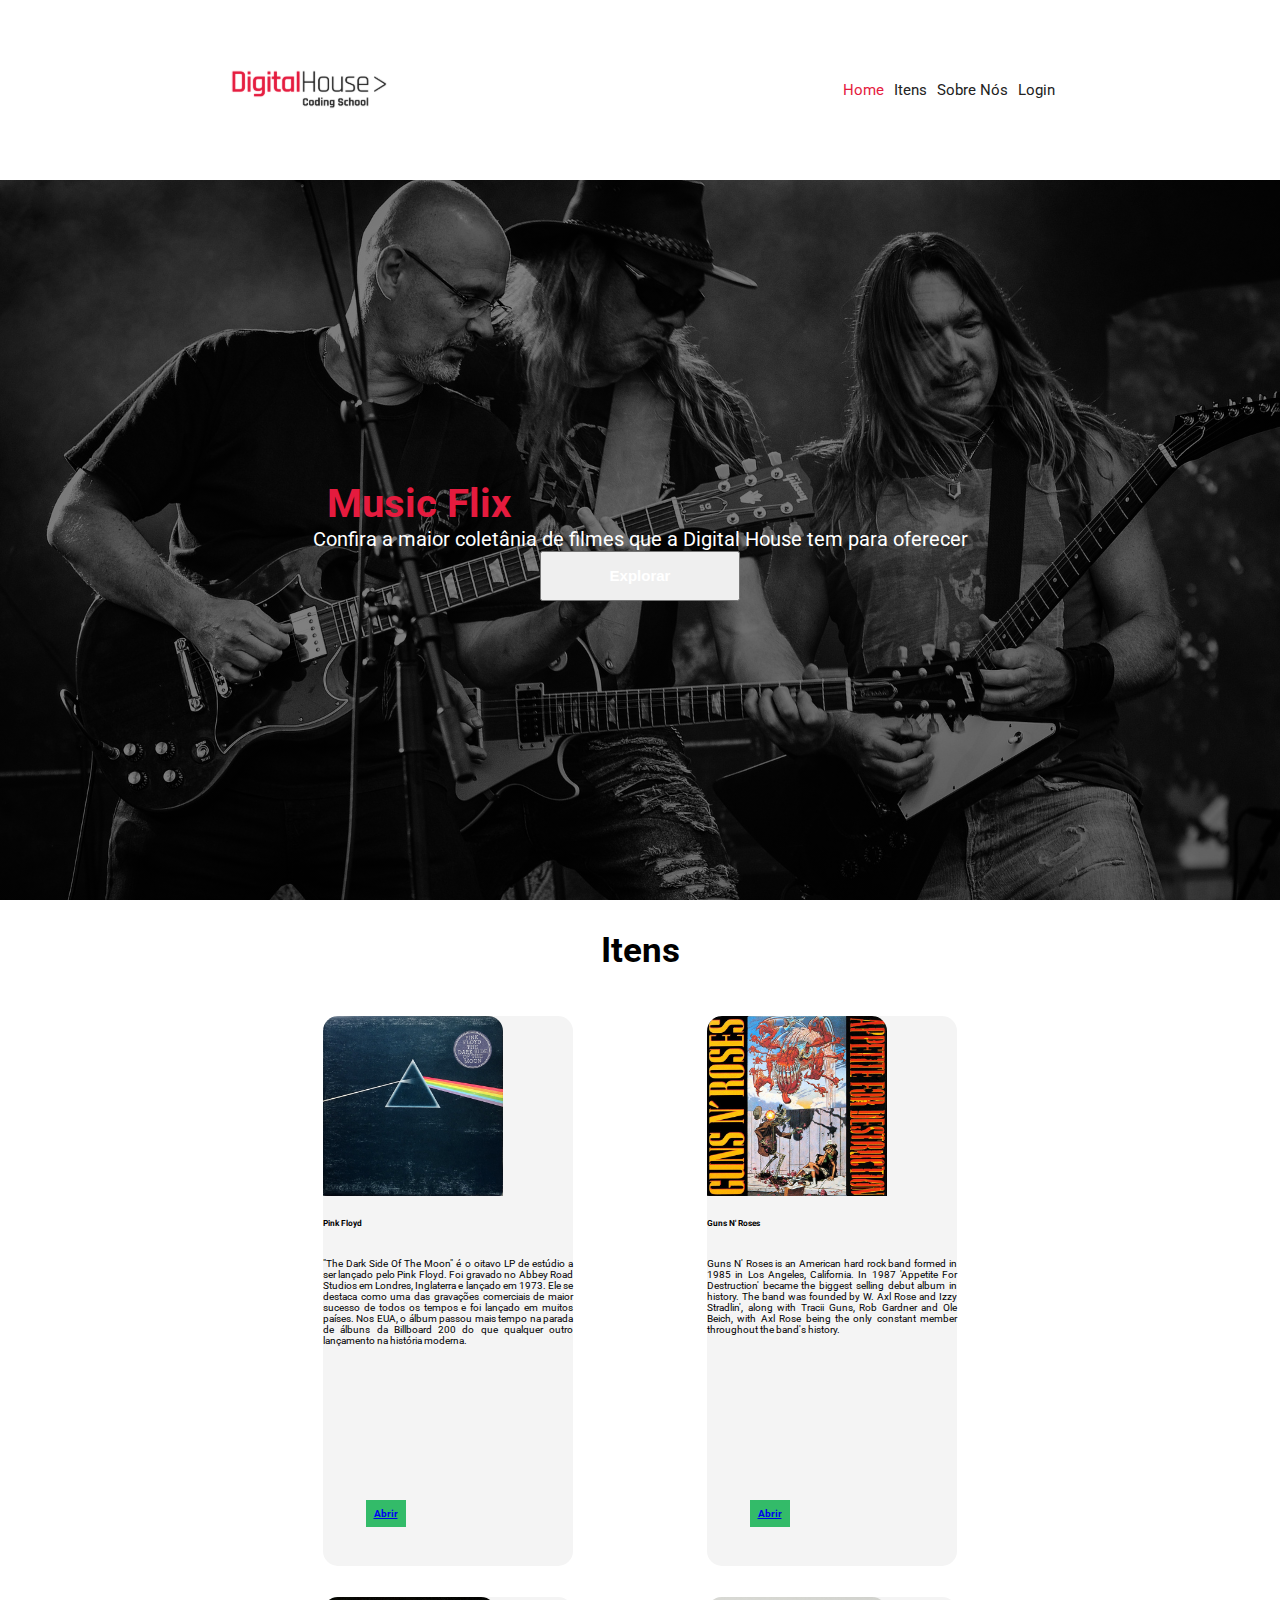
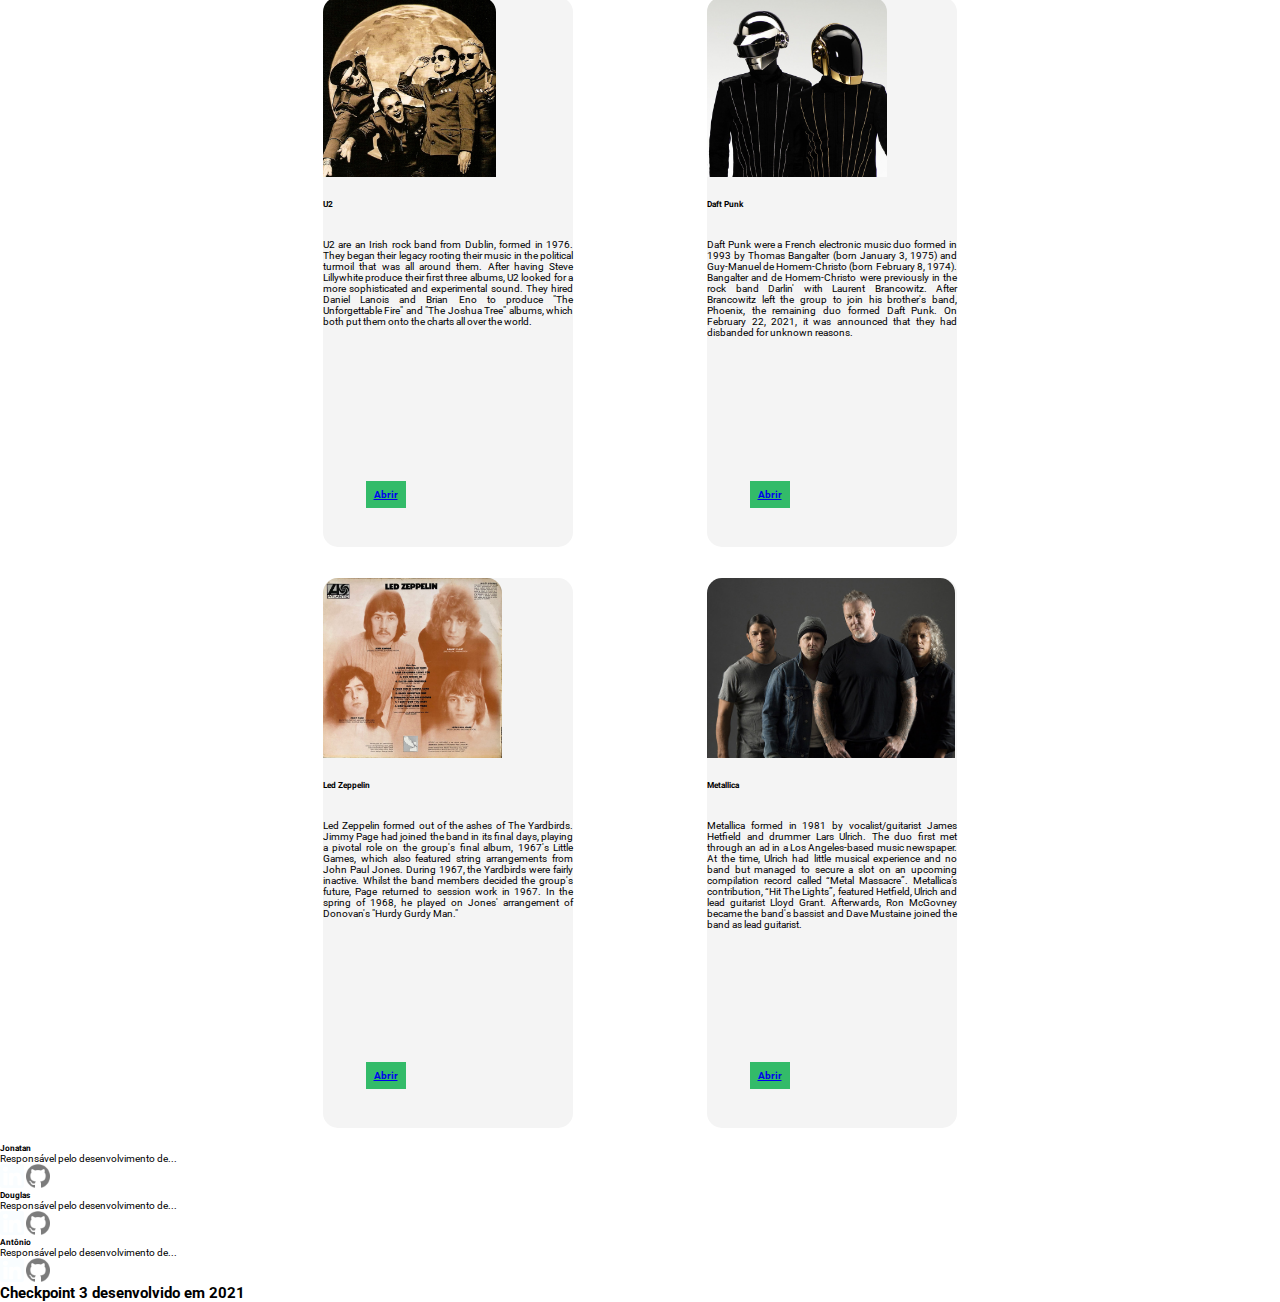
==== commit c3a28a53: "alinhamento dos cards" ====
--- a/index.html
+++ b/index.html
@@ -44,9 +44,9 @@
 
     <h1 id="tituloCards">Itens</h1>
 
-    <main class="itens">
+    <section class="itens">
 
-        <div class="card" style="width: 18rem;">
+        <div class="card">
             <img src="img/pink-floyd.jpg" class="card-img-top" alt="...">  
             <div class="card-body">
               <h5 class="card-title">Pink Floyd</h5>
@@ -54,7 +54,7 @@
               <a href="#" class="btn-card btn btn-primary">Abrir</a>
             </div>
           </div>
-        <div class="card" style="width: 18rem;">
+        <div class="card">
             <img src="img/guns-n-roses.jpg" class="card-img-top" alt="...">
             <div class="card-body">
               <h5 class="card-title">Guns N' Roses</h5>
@@ -64,7 +64,7 @@
               <a href="#" class="btn-card btn btn-primary">Abrir</a>
             </div>
           </div>
-        <div class="card" style="width: 18rem;">
+          <div class="card">
             <img src="img/u2.jpg" class="card-img-top" alt="...">
             <div class="card-body">
               <h5 class="card-title">U2</h5>
@@ -74,7 +74,7 @@
               <a href="#" class="btn-card btn btn-primary">Abrir</a>
             </div>
           </div>
-        <div class="card" style="width: 18rem;">
+          <div class="card">
             <img src="img/daft-punk.jpg" class="card-img-top" alt="...">
             <div class="card-body">
               <h5 class="card-title">Daft Punk</h5>
@@ -83,7 +83,7 @@
               <a href="#" class="btn-card btn btn-primary">Abrir</a>
             </div>
           </div>
-        <div class="card" style="width: 18rem;">
+          <div class="card">
             <img src="img/led-zeppelin.jpg" class="card-img-top" alt="...">
             <div class="card-body">
               <h5 class="card-title">Led Zeppelin</h5>
@@ -92,7 +92,7 @@
               <a href="#" class="btn-card btn btn-primary">Abrir</a>
             </div>
           </div>
-        <div class="card" style="width: 18rem;">
+          <div class="card">
             <img src="img/metallica.jpg" class="card-img-top" alt="...">
             <div class="card-body">
               <h5 class="card-title">Metallica</h5>
@@ -102,7 +102,7 @@
           </div>
 
         
-    </main>
+    </section>
 
     <footer>
 
--- a/css/style.css
+++ b/css/style.css
@@ -16,8 +16,8 @@
   --colorBackground: #ffffff;
   --colorHomeMenu: #e51b3e;
   --colorDestaque: #000000;
-  --colorBtnCard: #33BB69;
-  --colorBackgroundCard: #F4F4F4;
+  --colorBtnCard: #33bb69;
+  --colorBackgroundCard: #f4f4f4;
 }
 
 header {
@@ -52,8 +52,7 @@
 }
 
 section.banner {
-  background: linear-gradient(rgba(0, 0, 0, 0.5), rgba(0, 0, 0, 0.5) 100%),
-    url(../img/background.jpg) no-repeat;
+  background: linear-gradient(rgba(0, 0, 0, 0.5), rgba(0, 0, 0, 0.5) 100%), url(../img/background.jpg) no-repeat;
   background-size: cover;
   width: 100%;
   height: 80vh;
@@ -65,11 +64,11 @@
 }
 
 .btn-explorer {
-    width: 200px;
-    height: 50px;
-    color: var(--colorBackground);
-    font-weight: bold;
-    font-size: 1.5rem;
+  width: 200px;
+  height: 50px;
+  color: var(--colorBackground);
+  font-weight: bold;
+  font-size: 1.5rem;
 }
 
 div.tituloPrincipal {
@@ -90,19 +89,23 @@
   margin-top: 30px;
 }
 
-main.itens {
+section.itens {
   display: flex;
   flex-wrap: wrap;
   flex-direction: row;
+  align-items: center;
   justify-content: space-around;
-  width: 100%;
+  width: 60vw;
   margin-top: 30px;
+  margin-left: 20%;
 }
 
 .card {
   border-radius: 15px;
-  height: 600px;
+  height: 550px;
+  width: 250px;
   background-color: var(--colorBackgroundCard);
+  margin: 2%;
 }
 
 .card-title {
@@ -118,16 +121,20 @@
 }
 
 .btn-card {
-   width: 150px;
-   height: 30px;
-   background-color: var(--colorBtnCard);
-   font-weight: bold;
-   border: none;
-   margin-left: auto;
-   margin-right: auto;
+  width: 150px;
+  height: 30px;
+  background-color: var(--colorBtnCard);
+  font-weight: bold;
+  border: none;
+  margin-left: 17%;
+  text-align: center;
+  align-items: center;
+  justify-content: center;
+  padding: 8px;
 }
 
 .card-img-top {
-   border-radius: 15px;
-   height: 180px;
+  border-top-left-radius: 15px;
+  border-top-right-radius: 15px;
+  height: 180px;
 }
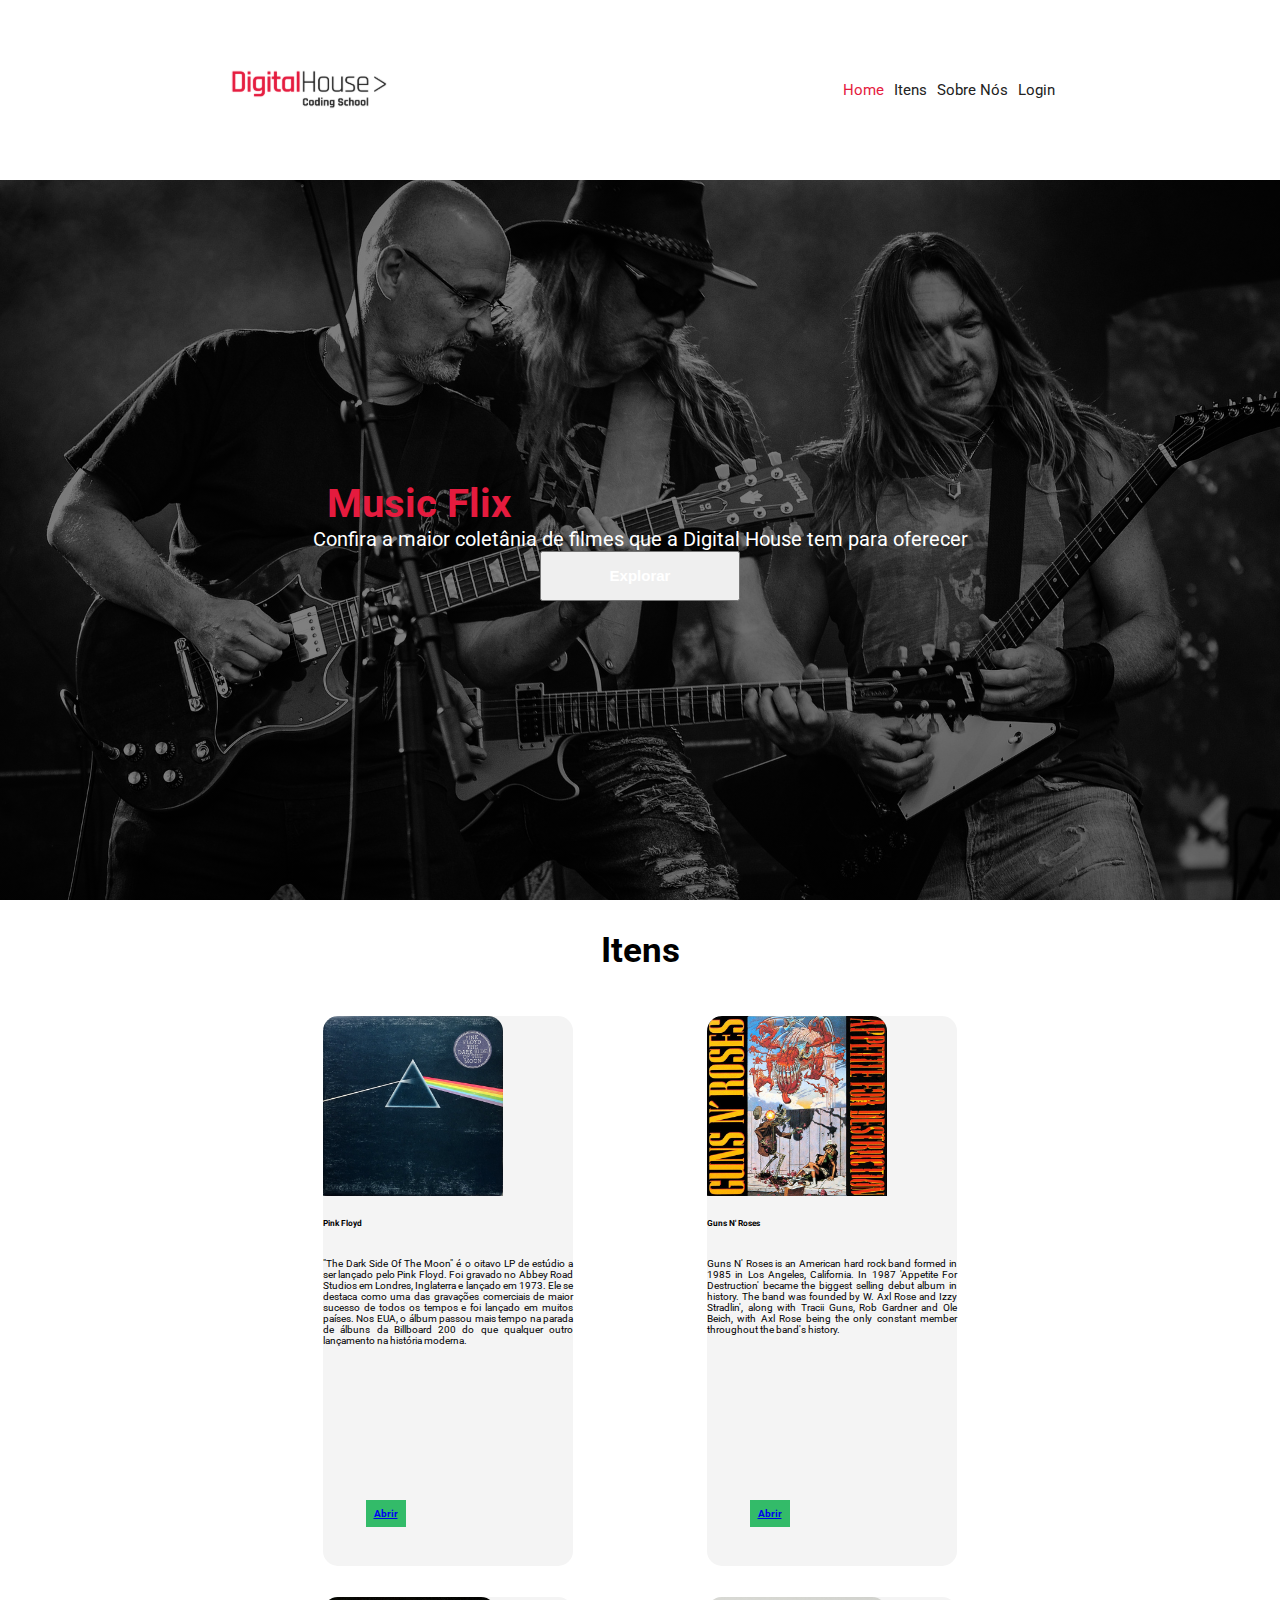
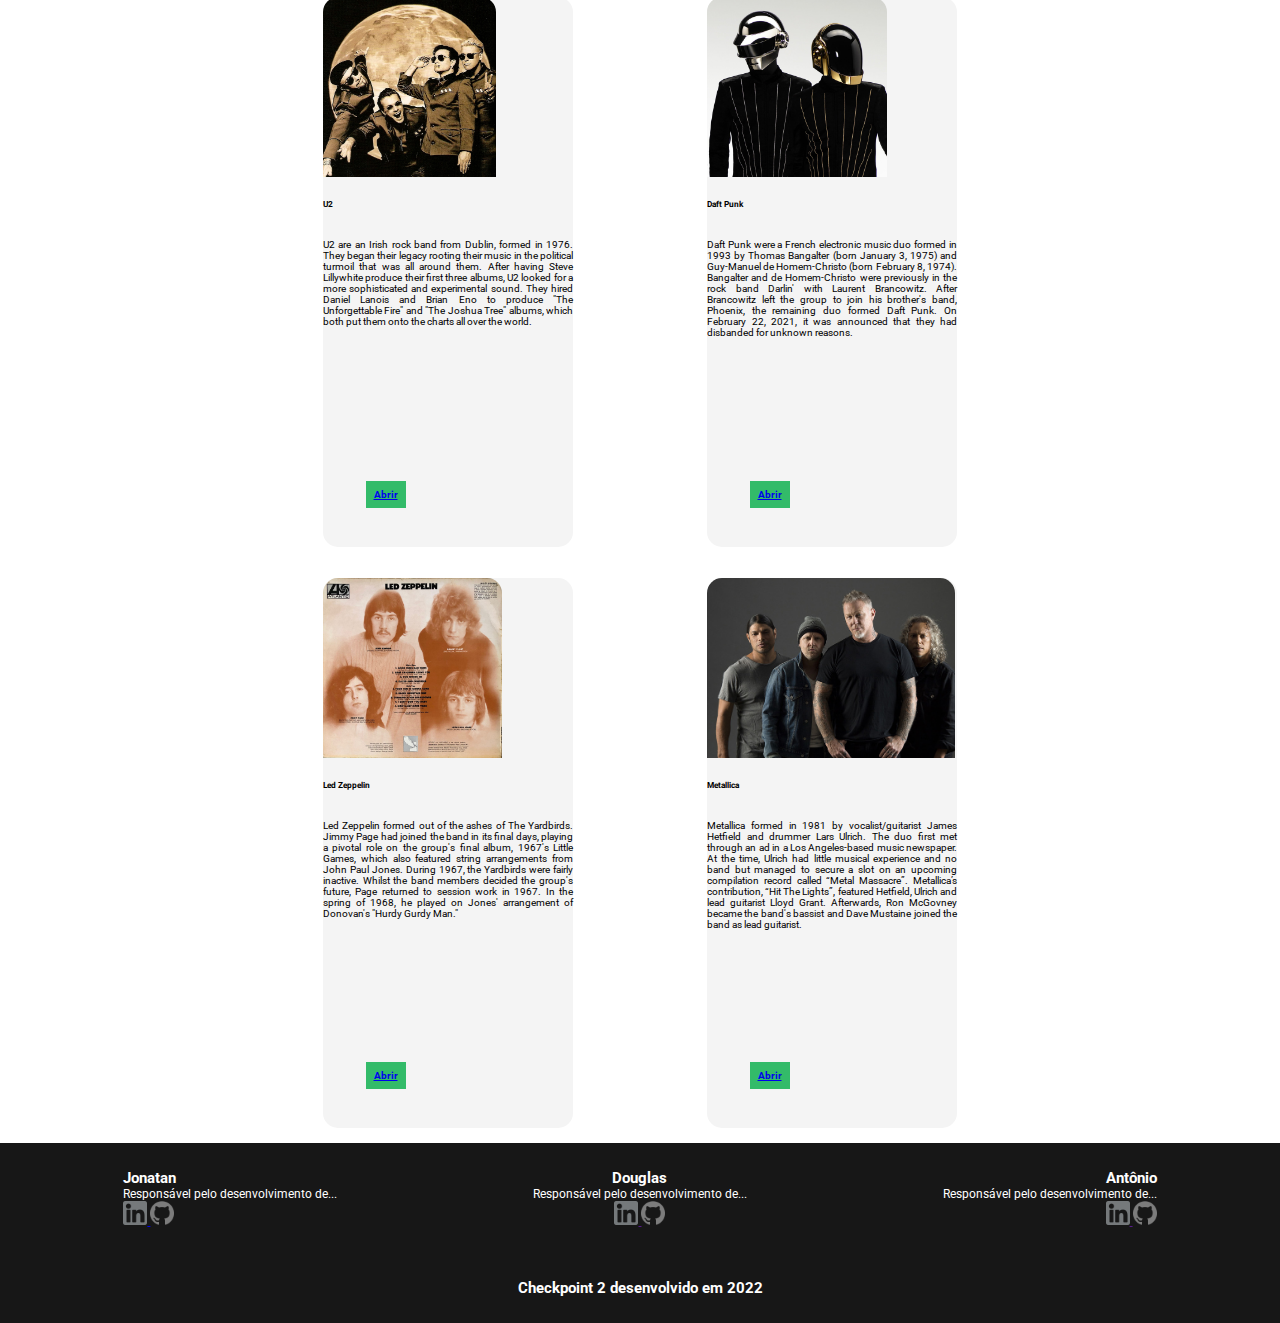
==== commit 17341f85: "ajuste footer" ====
--- a/index.html
+++ b/index.html
@@ -106,28 +106,33 @@
 
     <footer>
 
-        <div class="cardAluno">
-            <h5>Jonatan</h5>
-            <p>Responsável pelo desenvolvimento de...</p>
-            <img src="img/linkedin.svg" alt="">
-            <img src="img/github.svg" alt="">
+        <section class="github">
+            <div class="cardAluno1">
+                <h5>Jonatan</h5>
+                <p>Responsável pelo desenvolvimento de...</p>
+                    <a href="https://www.linkedin.com/in/jonatanrocha25/" target="_blank"> <img src="img/linkedin.svg" alt=""> </a>
+                    <a href="https://github.com/JonatanRocha2" target="_blank"> <img src="img/github.svg" alt=""> </a>              
+            </div>
+    
+            <div class="cardAluno2">
+                <h5>Douglas</h5>
+                <p>Responsável pelo desenvolvimento de...</p>
+                <a href="" target="_blank"> <img src="img/linkedin.svg" alt=""> </a>
+                <a href="" target="_blank"> <img src="img/github.svg" alt=""> </a> 
+            </div>
+    
+            <div class="cardAluno3">
+                <h5>Antônio</h5>
+                <p>Responsável pelo desenvolvimento de...</p>
+                <a href="" target="_blank"> <img src="img/linkedin.svg" alt=""> </a>
+                <a href="" target="_blank"> <img src="img/github.svg" alt=""> </a> 
+            </div>
+        </section>
+        
+        <div class="text-footer">
+            <h2>Checkpoint 2 desenvolvido em 2022</h2>
         </div>
-
-        <div class="cardAluno">
-            <h5>Douglas</h5>
-            <p>Responsável pelo desenvolvimento de...</p>
-            <img src="img/linkedin.svg" alt="">
-            <img src="img/github.svg" alt="">
-        </div>
-
-        <div class="cardAluno">
-            <h5>Antônio</h5>
-            <p>Responsável pelo desenvolvimento de...</p>
-            <img src="img/linkedin.svg" alt="">
-            <img src="img/github.svg" alt="">
-        </div>
-
-        <h2>Checkpoint 3 desenvolvido em 2021</h2>
+        
 
     </footer>
 
--- a/css/style.css
+++ b/css/style.css
@@ -18,6 +18,7 @@
   --colorDestaque: #000000;
   --colorBtnCard: #33bb69;
   --colorBackgroundCard: #f4f4f4;
+  --colorBackgroundFooter: #171717;
 }
 
 header {
@@ -138,3 +139,38 @@
   border-top-right-radius: 15px;
   height: 180px;
 }
+
+footer {
+    display: flex;
+    flex-direction: column;
+    background-color: var(--colorBackgroundFooter);
+}
+
+section.github {
+    display: flex;
+    justify-content: space-around;
+    margin: 2%;
+    align-items: center;
+    color: var(--colorBackground);
+    font-size: 1.2rem;
+}
+
+.github h5 {
+    font-size: 1.5rem;
+}
+
+div.text-footer {
+    text-align: center;
+    margin: 2%;
+    color: var(--colorBackground);
+}
+
+.cardAluno1 {
+    text-align: left;
+}
+.cardAluno2 {
+    text-align: center;
+}
+.cardAluno3 {
+    text-align: right;
+}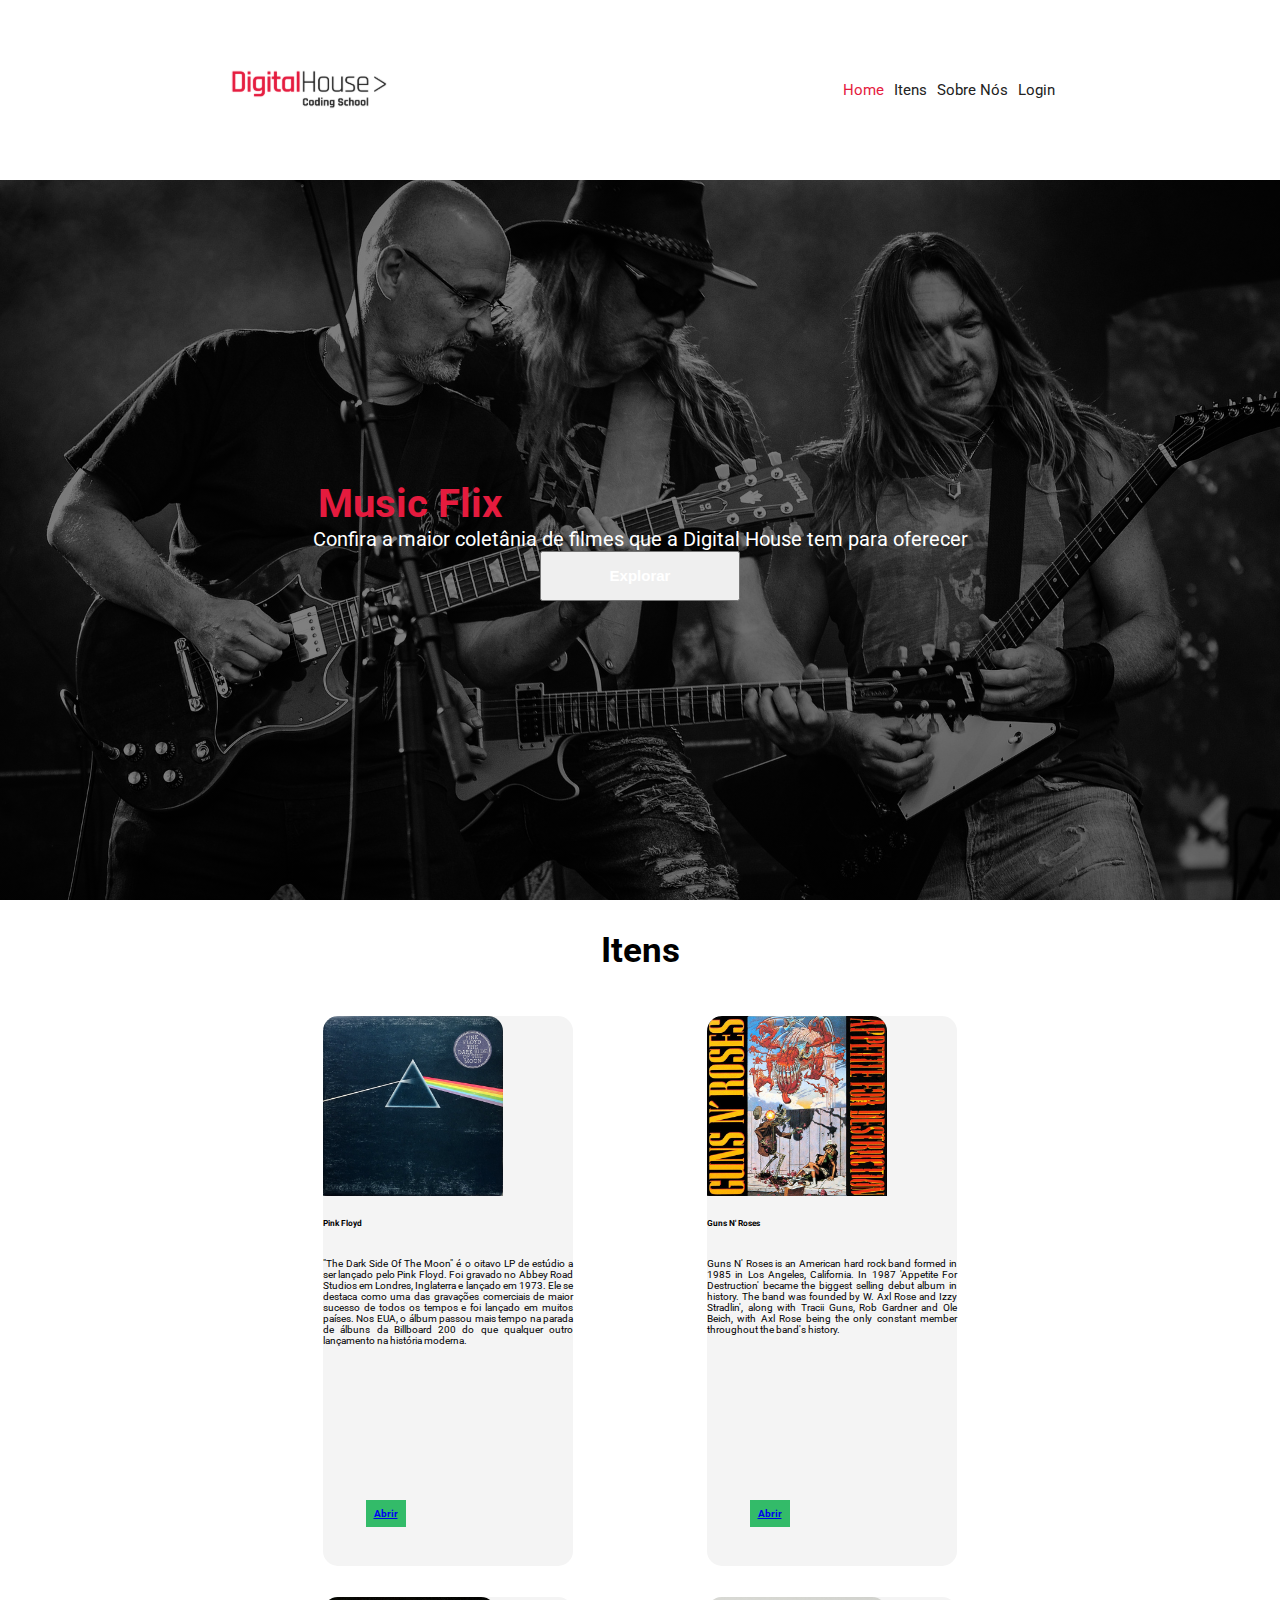
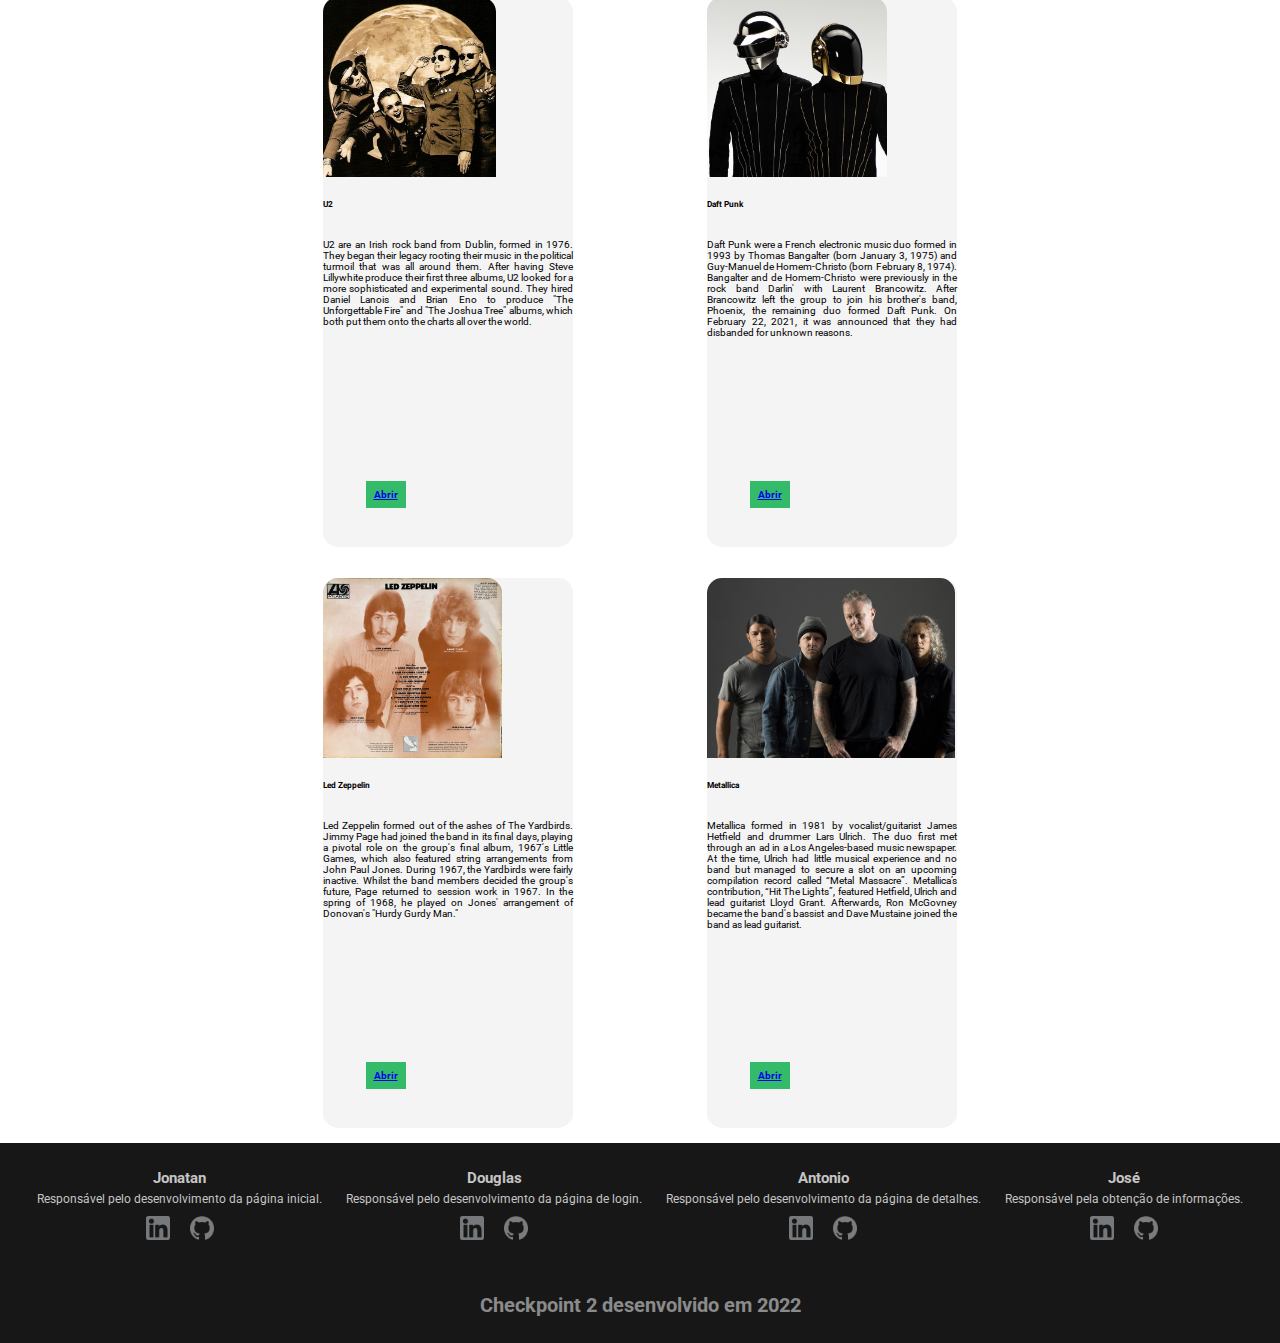
==== commit 65fcdc12: "responsividade, links e ancora" ====
--- a/index.html
+++ b/index.html
@@ -7,7 +7,8 @@
     <link href="https://cdn.jsdelivr.net/npm/bootstrap@5.0.2/dist/css/bootstrap.min.css" rel="stylesheet" integrity="sha384-EVSTQN3/azprG1Anm3QDgpJLIm9Nao0Yz1ztcQTwFspd3yD65VohhpuuCOmLASjC" crossorigin="anonymous">
     <script src="https://cdn.jsdelivr.net/npm/bootstrap@5.0.2/dist/js/bootstrap.bundle.min.js" integrity="sha384-MrcW6ZMFYlzcLA8Nl+NtUVF0sA7MsXsP1UyJoMp4YLEuNSfAP+JcXn/tWtIaxVXM" crossorigin="anonymous"></script>
     <link rel="stylesheet" href="css/style.css">
-    <title>Document</title>
+    <link rel="stylesheet" href="css/styleDetalhes.css">
+    <title>DH Music</title>
 </head>
 <body>
     
@@ -19,9 +20,9 @@
 
         <ul class="menu">
             <li><a id="colorRed" href="">Home</a></li>
-            <li><a href="">Itens</a></li>
-            <li><a href="">Sobre Nós</a></li>
-            <li><a href="">Login</a></li>
+            <li><a href="#itens">Itens</a></li>
+            <li><a href="#sobre">Sobre Nós</a></li>
+            <li><a href="login.html">Login</a></li>
         </ul>
 
     </header>
@@ -42,7 +43,7 @@
     </section>
 
 
-    <h1 id="tituloCards">Itens</h1>
+    <h1 id="itens" class="tituloCards">Itens</h1>
 
     <section class="itens">
 
@@ -61,7 +62,7 @@
               <p class="card-text">
                 Guns N' Roses is an American hard rock band formed in 1985 in Los Angeles, California. In 1987 'Appetite For Destruction' became the biggest selling debut album in history.
                 The band was founded by W. Axl Rose and Izzy Stradlin', along with Tracii Guns, Rob Gardner and Ole Beich, with Axl Rose being the only constant member throughout the band's history.</p>
-              <a href="#" class="btn-card btn btn-primary">Abrir</a>
+              <a href="detalhes.html" class="btn-card btn btn-primary">Abrir</a>
             </div>
           </div>
           <div class="card">
@@ -104,36 +105,50 @@
         
     </section>
 
-    <footer>
-
-        <section class="github">
-            <div class="cardAluno1">
-                <h5>Jonatan</h5>
-                <p>Responsável pelo desenvolvimento de...</p>
-                    <a href="https://www.linkedin.com/in/jonatanrocha25/" target="_blank"> <img src="img/linkedin.svg" alt=""> </a>
-                    <a href="https://github.com/JonatanRocha2" target="_blank"> <img src="img/github.svg" alt=""> </a>              
-            </div>
-    
-            <div class="cardAluno2">
-                <h5>Douglas</h5>
-                <p>Responsável pelo desenvolvimento de...</p>
-                <a href="" target="_blank"> <img src="img/linkedin.svg" alt=""> </a>
-                <a href="" target="_blank"> <img src="img/github.svg" alt=""> </a> 
-            </div>
-    
-            <div class="cardAluno3">
-                <h5>Antônio</h5>
-                <p>Responsável pelo desenvolvimento de...</p>
-                <a href="" target="_blank"> <img src="img/linkedin.svg" alt=""> </a>
-                <a href="" target="_blank"> <img src="img/github.svg" alt=""> </a> 
-            </div>
-        </section>
-        
-        <div class="text-footer">
-            <h2>Checkpoint 2 desenvolvido em 2022</h2>
+    <footer id="sobre">
+      <section class="github">
+        <div class="cardAluno1">
+          <h5>Jonatan</h5>
+          <p>Responsável pelo desenvolvimento da página inicial.</p>
+          <div class="cardSpace">
+            <a href="https://www.linkedin.com/in/jonatanrocha25/" target="_blank"> <img src="img/linkedin.svg" alt="">
+            </a>
+            <a href="https://github.com/JonatanRocha2" target="_blank"> <img src="img/github.svg" alt=""> </a>
+          </div>
         </div>
-        
-
+  
+        <div class="cardAluno2">
+          <h5>Douglas</h5>
+          <p>Responsável pelo desenvolvimento da página de login.</p>
+          <div class="cardSpace">
+            <a href="" target="_blank"> <img src="img/linkedin.svg" alt=""> </a>
+            <a href="" target="_blank"> <img src="img/github.svg" alt=""> </a>
+          </div>
+        </div>
+  
+        <div class="cardAluno3">
+          <h5>Antonio</h5>
+          <p>Responsável pelo desenvolvimento da página de detalhes.</p>
+          <div class="cardSpace">
+            <a href="https://www.linkedin.com/in/-antonio-mesquita/" target="_blank"> <img src="img/linkedin.svg" alt="">
+            </a>
+            <a href="https://github.com/0xh377w4v3" target="_blank"> <img src="img/github.svg" alt=""> </a>
+          </div>
+        </div>
+  
+        <div class="cardAluno4">
+          <h5>José</h5>
+          <p>Responsável pela obtenção de informações.</p>
+          <div class="cardSpace">
+            <a href="" target="_blank"> <img src="img/linkedin.svg" alt=""> </a>
+            <a href="" target="_blank"> <img src="img/github.svg" alt=""> </a>
+          </div>
+        </div>
+      </section>
+  
+      <div class="text-footer">
+        <h2>Checkpoint 2 desenvolvido em 2022</h2>
+      </div>
     </footer>
 
 </body>
--- a/css/style.css
+++ b/css/style.css
@@ -75,14 +75,14 @@
 div.tituloPrincipal {
   color: var(--colorHomeMenu);
   align-items: flex-start;
-  margin-left: -34.5%;
+  margin-left: -36%;
 }
 
 section.banner p {
   color: #ffffff;
 }
 
-#tituloCards {
+.tituloCards {
   text-align: center;
   color: var(--colorDestaque);
   font-weight: bold;
@@ -173,4 +173,31 @@
 }
 .cardAluno3 {
     text-align: right;
+}
+
+@media (max-width: 500px) {
+
+  section.github {
+      flex-direction: column;
+  }
+
+  .cardAluno1 {
+    margin: 10px;
+  }
+
+  .cardAluno2 {
+    margin: 10px;
+  }
+
+  .cardAluno3 {
+    margin: 10px;
+  }
+
+  section.banner {
+    font-size: 1.2rem;
+  }
+
+  header {
+    flex-direction: column;
+  }
 }--- a/css/styleDetalhes.css
+++ b/css/styleDetalhes.css
@@ -0,0 +1,217 @@
+@import url("https://fonts.googleapis.com/css2?family=Roboto:ital,wght@0,400;0,700;1,700&display=swap");
+
+* {
+  margin: 0;
+  padding: 0;
+  box-sizing: border-box;
+}
+
+html {
+  font-size: 10px;
+  font-family: "Roboto", sans-serif;
+}
+
+:root {
+  --colorText: #222222;
+  --colorBackground: #ffffff;
+  --colorHomeMenu: #e51b3e;
+  --colorDestaque: #000000;
+  --colorBtnCard: #33bb69;
+  --colorBackgroundCard: #f4f4f4;
+  --colorBackgroundFooter: #171717;
+  --colorBackgroundFooterText1: rgba(255, 255, 255, 0.75);
+  --colorBackgroundFooterText2: rgba(255, 255, 255, 0.5);
+}
+
+header {
+  display: flex;
+  justify-content: space-around;
+  background-color: var(--colorBackground);
+  text-align: center;
+  align-items: center;
+  font-weight: 400;
+  width: 100%;
+  height: 20vh;
+}
+
+.logo:hover {
+  transform: scale(1.1);
+  transition: 0.3s;
+}
+
+ul.menu {
+  display: flex;
+  gap: 10px;
+  align-items: center;
+}
+
+#colorRed {
+  color: var(--colorHomeMenu);
+}
+
+ul.menu li {
+  list-style: none;
+}
+
+ul.menu a {
+  text-decoration: none;
+  color: var(--colorText);
+  font-size: 1.5rem;
+}
+
+.banner-detalhes {
+  background: linear-gradient(rgba(0, 0, 0, 0.5), rgba(0, 0, 0, 0.5) 100%), url(../img/banner-detalhes.jpg) no-repeat;
+  background-size: cover;
+  width: 100%;
+  height: 80vh;
+  display: flex;
+  align-items: center;
+  justify-content: center;
+  font-size: 2rem;
+}
+
+.instrumentos {
+  display: flex;
+  flex-direction: row;
+  width: 30px;
+  height: 30px;
+  margin-left: 10%;
+  gap: 8px;
+
+}
+
+.titulo1-detalhes {
+  color: var(--colorDestaque);
+  align-items: flex-start;
+  font-size: 3rem;
+  margin-left: 10%;
+  padding-top: 30px;
+}
+
+.paragrafo {
+  color: var(--colorDestaque);
+  font-size: 1.5rem;
+  margin-left: 10%;
+  padding-top: 30px;
+  padding-right: 10%;
+}
+
+.titulo-integrantes {
+  display: flex;
+  flex-direction: row;
+  color: var(--colorDestaque);
+  align-items: flex-start;
+  font-size: 2rem;
+  gap: 130px;
+  margin-left: 10%;
+  padding-top: 30px;
+}
+
+.integrantes {
+  display: flex;
+  flex-direction: row;
+  color: rgb(0, 102, 255);
+  align-items: flex-start;
+  font-size: 1.3rem;
+  padding-top: 5px;
+  gap: 30px;
+  margin-left: 10%;
+  padding-bottom: 20px;
+}
+
+.titulo-estilo {
+  display: flex;
+  flex-direction: row;
+  color: var(--colorDestaque);
+  align-items: flex-start;
+  font-size: 2rem;
+  gap: 130px;
+  margin-left: 10%;
+}
+
+.estilo {
+  display: flex;
+  flex-direction: row;
+  color: rgb(0, 102, 255);
+  align-items: flex-start;
+  font-size: 1.3rem;
+  padding-top: 10px;
+  gap: 10px;
+  margin-left: 10%;
+  padding-bottom: 40px;
+}
+
+.titulo3-detalhes {
+  display: flex;
+  flex-direction: row;
+  color: var(--colorDestaque);
+  align-items: flex-start;
+  font-size: 3rem;
+  gap: 130px;
+  margin-left: 10%;
+  padding-bottom: 10px;
+}
+
+.clipe {
+  display: flex;
+  justify-content: center;
+  align-items: center;
+  padding: 10px;
+  padding-bottom: 30px;
+}
+
+.clipe-border {
+  border-radius: 10px;
+}
+
+footer {
+  display: flex;
+  flex-direction: column;
+  background-color: var(--colorBackgroundFooter);
+}
+
+section.github {
+  display: flex;
+  justify-content: space-around;
+  margin: 2%;
+  align-items: center;
+  color: var(--colorBackground);
+  font-size: 1.2rem;
+}
+
+.github h5 {
+  display: flex;
+  justify-content: center;
+  padding-bottom: 5px;
+  font-size: 1.5rem;
+}
+
+div.text-footer {
+  font-size: 1.3rem;
+  text-align: center;
+  margin: 2%;
+  color: var(--colorBackgroundFooterText2);
+}
+
+.cardSpace {
+  display: flex;
+  justify-content: center;
+  padding-top: 10px;
+  gap: 20px;
+}
+
+.cardAluno1 {
+  color: var(--colorBackgroundFooterText1);
+}
+
+.cardAluno2 {
+  color: var(--colorBackgroundFooterText1);
+}
+
+.cardAluno3 {
+  color: var(--colorBackgroundFooterText1);
+}
+
+.cardAluno4 {
+  color: var(--colorBackgroundFooterText1);
+}